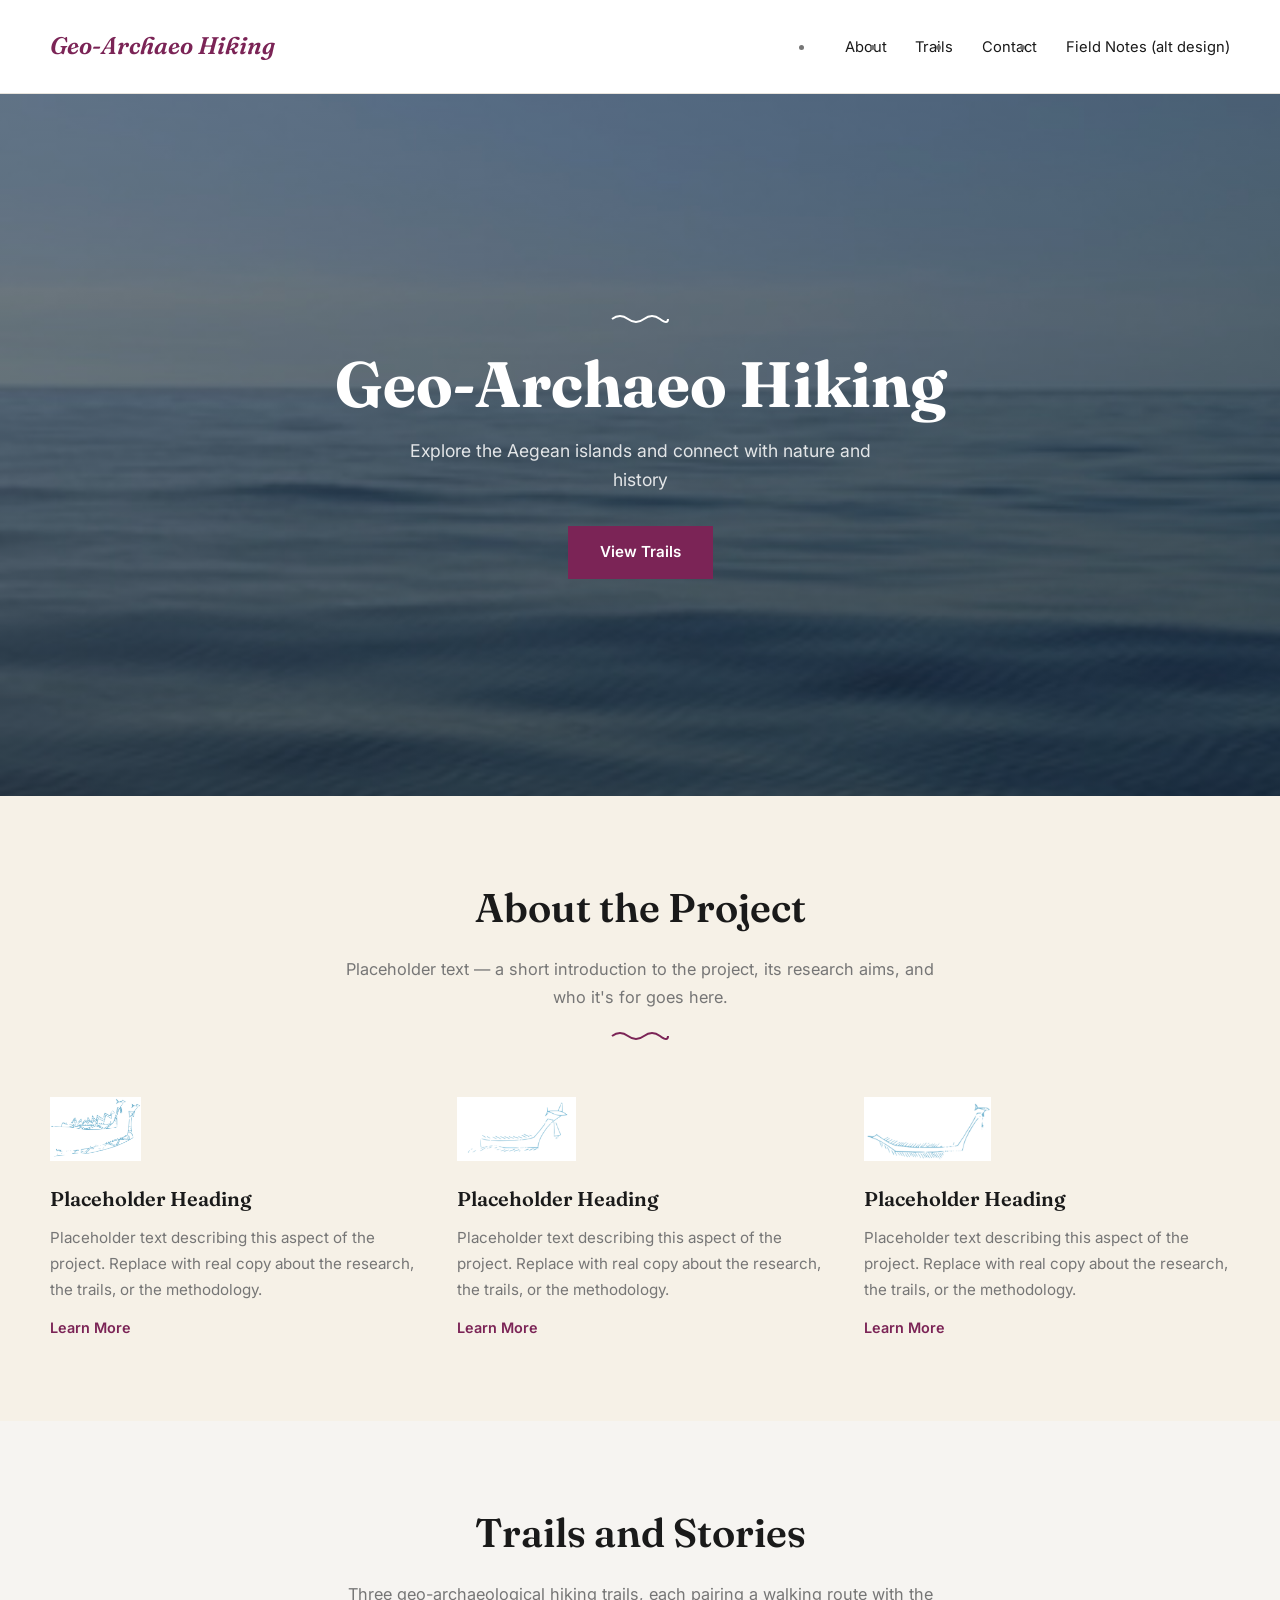
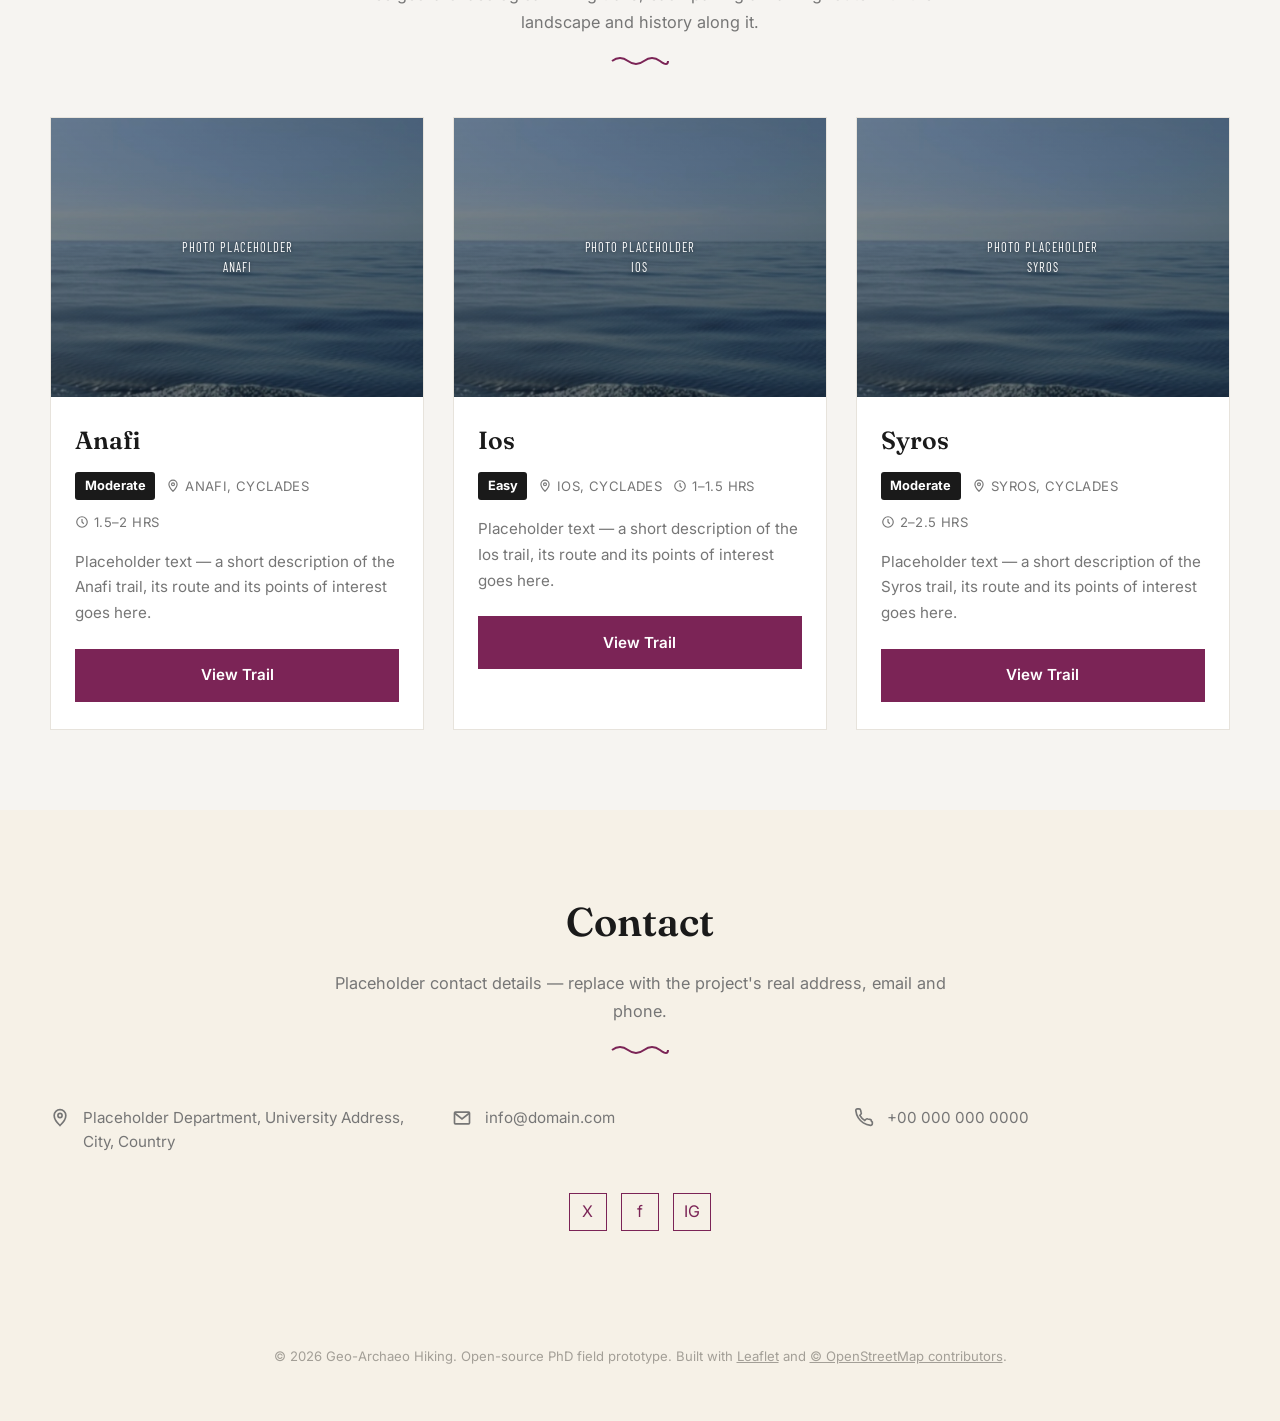
==== index.html @ e297e6f9 "Move files to main" ====
<!DOCTYPE html>
<html lang="en">
<head>
<meta charset="UTF-8" />
<meta name="viewport" content="width=device-width, initial-scale=1.0" />
<title>Geo-Archaeo Hiking &mdash; Aegean Trails</title>
<meta name="description" content="Curated geo-archaeological hiking trails across the Aegean islands: Anafi, Ios and Syros." />

<link rel="preconnect" href="https://fonts.googleapis.com">
<link href="https://fonts.googleapis.com/css2?family=Fraunces:ital,opsz,wght@0,9..144,600;0,9..144,700;1,9..144,600;1,9..144,700&family=Inter:wght@400;500;600;700&family=Barlow+Condensed:wght@500;600;700&display=swap" rel="stylesheet">
<link rel="stylesheet" href="css/style.css" />
</head>
<body class="site-v3">

<nav class="nav-v3">
  <div class="nav-v3__inner">
    <a href="index.html" class="nav-v3__logo">Geo-Archaeo Hiking</a>
    <button class="nav-v3__menu-btn" id="menuToggle" aria-expanded="false">
      MENU
      <svg viewBox="0 0 24 24" fill="none" stroke="currentColor" stroke-width="2"><path d="M3 6h18M3 12h18M3 18h18"/></svg>
    </button>
    <ul class="nav-v3__links" id="navLinks">
      <li><a href="#about">About</a></li>
      <li><a href="#trails">Trails</a></li>
      <li><a href="#contact">Contact</a></li>
      <li><a href="editorial.html">Field Notes (alt design)</a></li>
    </ul>
  </div>
</nav>

<header class="hero-v3">
  <div class="hero-v3__inner">
    <svg class="wave-divider on-dark" width="60" height="16" viewBox="0 0 60 16" fill="none" stroke="currentColor" stroke-width="2"><path d="M2 8 Q10 2 18 8 T34 8 T50 8 T58 8"/></svg>
    <h1>Geo-Archaeo Hiking</h1>
    <p>Explore the Aegean islands and connect with nature and history</p>
    <a href="#trails" class="btn-wine">View Trails</a>
  </div>
</header>

<section class="section-v3" id="about">
  <div class="section-v3__inner">
    <div class="section-v3__head">
      <h2>About the Project</h2>
      <p>Placeholder text &mdash; a short introduction to the project, its research aims, and who it's for goes here.</p>
      <svg class="wave-divider" width="60" height="16" viewBox="0 0 60 16" fill="none" stroke="currentColor" stroke-width="2"><path d="M2 8 Q10 2 18 8 T34 8 T50 8 T58 8"/></svg>
    </div>
    <div class="about-v3">
      <div class="about-v3__item">
        <div class="about-v3__icon"><img src="assets/boat-1.png" alt="Line sketch of a ship, motif one"></div>
        <h3>Placeholder Heading</h3>
        <p>Placeholder text describing this aspect of the project. Replace with real copy about the research, the trails, or the methodology.</p>
        <a href="#" class="link-wine">Learn More</a>
      </div>
      <div class="about-v3__item">
        <div class="about-v3__icon"><img src="assets/boat-2.png" alt="Line sketch of a ship, motif two"></div>
        <h3>Placeholder Heading</h3>
        <p>Placeholder text describing this aspect of the project. Replace with real copy about the research, the trails, or the methodology.</p>
        <a href="#" class="link-wine">Learn More</a>
      </div>
      <div class="about-v3__item">
        <div class="about-v3__icon"><img src="assets/boat-3.png" alt="Line sketch of a ship, motif three"></div>
        <h3>Placeholder Heading</h3>
        <p>Placeholder text describing this aspect of the project. Replace with real copy about the research, the trails, or the methodology.</p>
        <a href="#" class="link-wine">Learn More</a>
      </div>
    </div>
  </div>
</section>

<section class="section-v3 alt" id="trails">
  <div class="section-v3__inner">
    <div class="section-v3__head">
      <h2>Trails and Stories</h2>
      <p>Three geo-archaeological hiking trails, each pairing a walking route with the landscape and history along it.</p>
      <svg class="wave-divider" width="60" height="16" viewBox="0 0 60 16" fill="none" stroke="currentColor" stroke-width="2"><path d="M2 8 Q10 2 18 8 T34 8 T50 8 T58 8"/></svg>
    </div>
    <div class="trails-v3">

      <article class="trail-v3-card">
        <div class="trail-v3-card__img"><div class="placeholder-img">Photo placeholder<br>Anafi</div></div>
        <div class="trail-v3-card__body">
          <h3>Anafi</h3>
          <div class="trail-v3-card__meta">
            <span class="badge-dark">Moderate</span>
            <span class="meta-item"><svg viewBox="0 0 24 24" fill="none" stroke="currentColor" stroke-width="2"><path d="M12 21s7-6.5 7-12a7 7 0 1 0-14 0c0 5.5 7 12 7 12z"/><circle cx="12" cy="9" r="2.5"/></svg>Anafi, Cyclades</span>
            <span class="meta-item"><svg viewBox="0 0 24 24" fill="none" stroke="currentColor" stroke-width="2"><circle cx="12" cy="12" r="9"/><path d="M12 7v5l3 3"/></svg>1.5&ndash;2 hrs</span>
          </div>
          <p class="desc">Placeholder text &mdash; a short description of the Anafi trail, its route and its points of interest goes here.</p>
          <a href="trail-anafi.html" class="btn-wine">View Trail</a>
        </div>
      </article>

      <article class="trail-v3-card">
        <div class="trail-v3-card__img"><div class="placeholder-img">Photo placeholder<br>Ios</div></div>
        <div class="trail-v3-card__body">
          <h3>Ios</h3>
          <div class="trail-v3-card__meta">
            <span class="badge-dark">Easy</span>
            <span class="meta-item"><svg viewBox="0 0 24 24" fill="none" stroke="currentColor" stroke-width="2"><path d="M12 21s7-6.5 7-12a7 7 0 1 0-14 0c0 5.5 7 12 7 12z"/><circle cx="12" cy="9" r="2.5"/></svg>Ios, Cyclades</span>
            <span class="meta-item"><svg viewBox="0 0 24 24" fill="none" stroke="currentColor" stroke-width="2"><circle cx="12" cy="12" r="9"/><path d="M12 7v5l3 3"/></svg>1&ndash;1.5 hrs</span>
          </div>
          <p class="desc">Placeholder text &mdash; a short description of the Ios trail, its route and its points of interest goes here.</p>
          <a href="trail-ios.html" class="btn-wine">View Trail</a>
        </div>
      </article>

      <article class="trail-v3-card">
        <div class="trail-v3-card__img"><div class="placeholder-img">Photo placeholder<br>Syros</div></div>
        <div class="trail-v3-card__body">
          <h3>Syros</h3>
          <div class="trail-v3-card__meta">
            <span class="badge-dark">Moderate</span>
            <span class="meta-item"><svg viewBox="0 0 24 24" fill="none" stroke="currentColor" stroke-width="2"><path d="M12 21s7-6.5 7-12a7 7 0 1 0-14 0c0 5.5 7 12 7 12z"/><circle cx="12" cy="9" r="2.5"/></svg>Syros, Cyclades</span>
            <span class="meta-item"><svg viewBox="0 0 24 24" fill="none" stroke="currentColor" stroke-width="2"><circle cx="12" cy="12" r="9"/><path d="M12 7v5l3 3"/></svg>2&ndash;2.5 hrs</span>
          </div>
          <p class="desc">Placeholder text &mdash; a short description of the Syros trail, its route and its points of interest goes here.</p>
          <a href="trail-syros.html" class="btn-wine">View Trail</a>
        </div>
      </article>

    </div>
  </div>
</section>

<section class="section-v3" id="contact">
  <div class="section-v3__inner">
    <div class="section-v3__head">
      <h2>Contact</h2>
      <p>Placeholder contact details &mdash; replace with the project's real address, email and phone.</p>
      <svg class="wave-divider" width="60" height="16" viewBox="0 0 60 16" fill="none" stroke="currentColor" stroke-width="2"><path d="M2 8 Q10 2 18 8 T34 8 T50 8 T58 8"/></svg>
    </div>
    <div class="contact-v3">
      <div class="contact-v3__item">
        <svg viewBox="0 0 24 24" fill="none" stroke="currentColor" stroke-width="2"><path d="M12 21s7-6.5 7-12a7 7 0 1 0-14 0c0 5.5 7 12 7 12z"/><circle cx="12" cy="9" r="2.5"/></svg>
        <span>Placeholder Department, University Address, City, Country</span>
      </div>
      <div class="contact-v3__item">
        <svg viewBox="0 0 24 24" fill="none" stroke="currentColor" stroke-width="2"><rect x="3" y="5" width="18" height="14" rx="1"/><path d="M3 6l9 7 9-7"/></svg>
        <span>info@domain.com</span>
      </div>
      <div class="contact-v3__item">
        <svg viewBox="0 0 24 24" fill="none" stroke="currentColor" stroke-width="2"><path d="M22 16.9v2a2 2 0 0 1-2.2 2 19.8 19.8 0 0 1-8.6-3 19.5 19.5 0 0 1-6-6 19.8 19.8 0 0 1-3-8.7A2 2 0 0 1 4.1 1H6a2 2 0 0 1 2 1.7c.1.9.3 1.8.6 2.7a2 2 0 0 1-.4 2.1L7 8.9a16 16 0 0 0 6 6l1.4-1.4a2 2 0 0 1 2.1-.4c.9.3 1.8.5 2.7.6a2 2 0 0 1 1.7 2z"/></svg>
        <span>+00 000 000 0000</span>
      </div>
    </div>
    <div class="social-v3">
      <a href="#" aria-label="Twitter">X</a>
      <a href="#" aria-label="Facebook">f</a>
      <a href="#" aria-label="Instagram">IG</a>
    </div>
  </div>
</section>

<footer class="footer-v3">
  <p>&copy; 2026 Geo-Archaeo Hiking. Open-source PhD field prototype. Built with
    <a href="https://leafletjs.com" target="_blank" rel="noopener">Leaflet</a> and
    <a href="https://www.openstreetmap.org/copyright" target="_blank" rel="noopener">&copy; OpenStreetMap contributors</a>.
  </p>
</footer>

<script>
  const menuToggle = document.getElementById("menuToggle");
  const navLinks = document.getElementById("navLinks");
  menuToggle.addEventListener("click", () => {
    const isOpen = navLinks.classList.toggle("open");
    menuToggle.setAttribute("aria-expanded", isOpen);
  });
</script>

</body>
</html>
---- css/style.css ----
/* ============================================================
   Design tokens — "Field Notes from the Aegean"
   An editorial-magazine direction built around archaeological
   engraving/illustration plates instead of stock photography:
   ink on parchment, one burnt-ochre accent, deep sea-night blue.
   ============================================================ */
:root {
  --paper: #F6F1E7;
  --paper-dim: #EAE1D0;
  --ink: #1A1613;
  --ink-soft: #4A4238;
  --sea: #0F2A38;
  --sea-soft: #1C3E4E;
  --ochre: #C1873A;
  --ochre-deep: #8F5F1F;
  --rust: #A8502E;
  --moss: #6B7654;

  --font-display: 'Fraunces', 'Georgia', serif;
  --font-serif: 'Source Serif 4', Georgia, serif;
  --font-cond: 'Barlow Condensed', 'Arial Narrow', sans-serif;
  --font-mono: 'IBM Plex Mono', 'Courier New', monospace;

  --radius: 2px;
}

* { box-sizing: border-box; }
html { scroll-behavior: smooth; }

body {
  margin: 0;
  background: var(--paper);
  color: var(--ink);
  font-family: var(--font-serif);
  line-height: 1.6;
}

a { color: var(--rust); }

.kicker {
  font-family: var(--font-cond);
  font-size: 0.95rem;
  letter-spacing: 0.22em;
  text-transform: uppercase;
  font-weight: 600;
}

/* ============================================================
   Masthead
   ============================================================ */
.masthead {
  background: var(--sea);
  color: var(--paper);
  padding: 3.2rem 1.5rem 2.4rem;
  position: relative;
  overflow: hidden;
}

.masthead::before {
  /* faint engraved wave texture behind the title, drawn not photographed */
  content: "";
  position: absolute;
  inset: 0;
  background-image: repeating-linear-gradient(
    115deg,
    rgba(193,135,58,0.06) 0px,
    rgba(193,135,58,0.06) 1px,
    transparent 1px,
    transparent 14px
  );
  pointer-events: none;
}

.masthead__inner {
  max-width: 1180px;
  margin: 0 auto;
  position: relative;
}

.masthead .kicker {
  color: var(--ochre);
  margin: 0 0 0.9rem;
}

.masthead h1 {
  font-family: var(--font-display);
  font-weight: 900;
  font-size: clamp(2.6rem, 6.4vw, 5rem);
  line-height: 0.98;
  letter-spacing: -0.01em;
  margin: 0 0 1rem;
  max-width: 16ch;
}

.masthead p.lede {
  font-family: var(--font-serif);
  max-width: 58ch;
  color: #D9E1E4;
  font-size: 1.15rem;
  margin: 0 0 0;
}

.masthead .byline {
  margin-top: 1.6rem;
  font-family: var(--font-cond);
  font-size: 0.85rem;
  letter-spacing: 0.08em;
  text-transform: uppercase;
  color: #8FA4AD;
  display: flex;
  gap: 1.6rem;
  flex-wrap: wrap;
}

.masthead .byline b { color: var(--ochre); font-weight: 600; }

/* ============================================================
   Chronology strip
   ============================================================ */
.chronology {
  background: var(--sea);
  border-top: 1px solid rgba(193,135,58,0.25);
  padding: 2.6rem 1.5rem 3rem;
}

.chronology__inner { max-width: 1180px; margin: 0 auto; }

.chronology__track {
  position: relative;
  height: 1px;
  background: rgba(193,135,58,0.35);
  margin: 2.4rem 0 2rem;
}

.chronology__marker {
  position: absolute;
  top: 50%;
  transform: translate(-50%, -50%);
  width: 7px;
  height: 7px;
  background: var(--ochre);
  border-radius: 50%;
}

.chronology__label {
  position: absolute;
  top: -2.5rem;
  transform: translateX(-50%);
  font-family: var(--font-cond);
  font-size: 0.8rem;
  letter-spacing: 0.05em;
  text-transform: uppercase;
  white-space: nowrap;
  color: var(--paper);
}

.chronology__label span {
  display: block;
  font-family: var(--font-serif);
  font-style: italic;
  font-size: 0.72rem;
  text-transform: none;
  letter-spacing: 0;
  color: #93A7AF;
}

.chronology__date {
  position: absolute;
  bottom: -1.7rem;
  transform: translateX(-50%);
  font-family: var(--font-mono);
  font-size: 0.68rem;
  color: var(--ochre);
  white-space: nowrap;
}

/* ============================================================
   Story tiles (island selector) — engraved-plate illustrations
   standing in for photography. Swap the <svg> for a real <img>
   per tile whenever you have rights-cleared trip photography.
   ============================================================ */
.story-tiles {
  max-width: 1180px;
  margin: -2.6rem auto 0;
  padding: 0 1.5rem;
  position: relative;
  z-index: 2;
  display: grid;
  grid-template-columns: repeat(3, 1fr);
  gap: 1.3rem;
}

.story-tile {
  background: var(--ink);
  border: none;
  border-radius: var(--radius);
  padding: 0;
  cursor: pointer;
  text-align: left;
  color: var(--paper);
  overflow: hidden;
  box-shadow: 0 14px 30px -14px rgba(15,15,10,0.45);
  transition: transform 0.2s ease, box-shadow 0.2s ease;
  font-family: inherit;
}

.story-tile:hover { transform: translateY(-3px); }

.story-tile.active {
  box-shadow: 0 0 0 2px var(--ochre), 0 18px 34px -14px rgba(15,15,10,0.5);
}

.story-tile__art {
  aspect-ratio: 4 / 3;
  background: var(--ink);
  position: relative;
  overflow: hidden;
}

.story-tile__art svg {
  width: 100%;
  height: 100%;
}

.story-tile__chapter {
  position: absolute;
  top: 0.8rem;
  left: 0.9rem;
  font-family: var(--font-display);
  font-style: italic;
  font-size: 1.05rem;
  color: var(--ochre);
  z-index: 2;
}

.story-tile__meta {
  padding: 1.1rem 1.2rem 1.3rem;
}

.story-tile__region {
  font-family: var(--font-cond);
  font-size: 0.78rem;
  letter-spacing: 0.14em;
  text-transform: uppercase;
  color: var(--ochre);
  margin: 0 0 0.3rem;
}

.story-tile__title {
  font-family: var(--font-display);
  font-weight: 700;
  font-size: 1.4rem;
  margin: 0 0 0.4rem;
  line-height: 1.1;
}

.story-tile__teaser {
  font-family: var(--font-serif);
  font-size: 0.88rem;
  color: #C7BFAE;
  margin: 0;
  line-height: 1.45;
}

/* ============================================================
   Main article / trail panel
   ============================================================ */
main {
  max-width: 1180px;
  margin: 0 auto;
  padding: 3rem 1.5rem 4rem;
}

.trail-article__kicker {
  display: flex;
  align-items: center;
  gap: 0.8rem;
  color: var(--rust);
  margin-bottom: 0.6rem;
}

.trail-article__kicker::after {
  content: "";
  flex: 1;
  height: 1px;
  background: var(--paper-dim);
}

#trailIsland {
  font-family: var(--font-cond);
  font-size: 0.85rem;
  letter-spacing: 0.1em;
  text-transform: uppercase;
  color: var(--moss);
  margin: 0 0 0.9rem;
}

#trailTitle {
  font-family: var(--font-display);
  font-weight: 900;
  font-size: clamp(2rem, 4.4vw, 3.1rem);
  line-height: 1.02;
  margin: 0 0 1rem;
  max-width: 20ch;
}

#trailSummary {
  font-family: var(--font-serif);
  font-size: 1.18rem;
  line-height: 1.65;
  max-width: 68ch;
  color: var(--ink-soft);
}

#trailSummary::first-letter {
  font-family: var(--font-display);
  font-weight: 900;
  font-size: 3.6rem;
  float: left;
  line-height: 0.8;
  padding: 0.05em 0.08em 0 0;
  color: var(--rust);
}

.fact-strip {
  display: flex;
  gap: 0;
  flex-wrap: wrap;
  margin: 1.8rem 0 1.6rem;
  border-top: 1px solid var(--paper-dim);
  border-bottom: 1px solid var(--paper-dim);
}

.fact-strip div {
  padding: 0.7rem 1.6rem 0.7rem 0;
  margin-right: 1.6rem;
  border-right: 1px solid var(--paper-dim);
}

.fact-strip div:last-child { border-right: none; }

.fact-strip .fact-label {
  display: block;
  font-family: var(--font-cond);
  font-size: 0.72rem;
  letter-spacing: 0.1em;
  text-transform: uppercase;
  color: var(--moss);
}

.fact-strip .fact-value {
  font-family: var(--font-display);
  font-weight: 600;
  font-size: 1.2rem;
  color: var(--ink);
}

.trail-note {
  font-family: var(--font-cond);
  font-size: 0.95rem;
  letter-spacing: 0.01em;
  color: var(--ink-soft);
  background: var(--paper-dim);
  border-left: 3px solid var(--ochre);
  padding: 0.7rem 1rem;
  margin-bottom: 2.2rem;
}

.field-log {
  border: 1px solid var(--paper-dim);
  background: #fff;
  display: grid;
  grid-template-columns: 1.3fr 1fr;
}

#map {
  min-height: 480px;
  background: var(--paper-dim);
  filter: sepia(8%) saturate(85%);
}

.waypoint-list {
  border-left: 1px solid var(--paper-dim);
  max-height: 640px;
  overflow-y: auto;
}

.field-log__label {
  font-family: var(--font-cond);
  font-size: 0.72rem;
  letter-spacing: 0.14em;
  text-transform: uppercase;
  color: var(--moss);
  padding: 0.9rem 1.3rem 0.6rem;
  border-bottom: 1px solid var(--paper-dim);
}

.waypoint {
  padding: 1.1rem 1.3rem;
  border-bottom: 1px solid var(--paper-dim);
  cursor: pointer;
  transition: background 0.12s ease;
}

.waypoint:hover { background: var(--paper); }

.waypoint.active {
  background: var(--paper);
  box-shadow: inset 3px 0 0 var(--rust);
}

.waypoint__head {
  display: flex;
  align-items: baseline;
  gap: 0.7rem;
}

.waypoint__order {
  font-family: var(--font-display);
  font-style: italic;
  font-weight: 600;
  font-size: 1.3rem;
  color: var(--rust);
  min-width: 1.6ch;
}

.waypoint__name {
  font-family: var(--font-display);
  font-weight: 700;
  font-size: 1.1rem;
}

.waypoint__period {
  font-family: var(--font-cond);
  font-size: 0.78rem;
  letter-spacing: 0.05em;
  text-transform: uppercase;
  color: var(--moss);
  margin: 0.2rem 0 0.55rem;
}

.waypoint__desc {
  font-family: var(--font-serif);
  font-size: 0.92rem;
  color: var(--ink-soft);
  display: none;
}

.waypoint.active .waypoint__desc { display: block; }

.waypoint__photo {
  display: block;
  width: 100%;
  max-width: 260px;
  height: auto;
  border: 1px solid var(--paper-dim);
  margin: 0.5rem 0 0.7rem;
  filter: sepia(6%) saturate(90%);
}

.popup-photo {
  display: block;
  width: 100%;
  max-width: 220px;
  height: auto;
  margin: 0.4rem 0;
  border: 1px solid var(--paper-dim);
}

/* Leaflet popup theming */
.leaflet-popup-content-wrapper {
  border-radius: var(--radius);
  font-family: var(--font-serif);
  background: var(--paper);
}
.leaflet-popup-content h3 {
  font-family: var(--font-display);
  font-weight: 700;
  margin: 0 0 0.2rem;
  font-size: 1.1rem;
}
.leaflet-popup-content .period {
  font-family: var(--font-cond);
  font-size: 0.72rem;
  letter-spacing: 0.05em;
  text-transform: uppercase;
  color: var(--moss);
  margin-bottom: 0.4rem;
  display: block;
}

/* ============================================================
   Footer
   ============================================================ */
.site-footer {
  max-width: 1180px;
  margin: 0 auto;
  padding: 1.8rem 1.5rem;
  font-family: var(--font-cond);
  font-size: 0.85rem;
  color: var(--moss);
  border-top: 1px solid var(--paper-dim);
}

.site-footer a { color: var(--moss); }

/* ============================================================
   Responsive
   ============================================================ */
@media (max-width: 900px) {
  .story-tiles { grid-template-columns: 1fr; margin-top: 1.5rem; }
  .field-log { grid-template-columns: 1fr; }
  #map { min-height: 340px; }
  .waypoint-list { border-left: none; border-top: 1px solid var(--paper-dim); max-height: none; }
}

@media (prefers-reduced-motion: reduce) {
  html { scroll-behavior: auto; }
  * { transition: none !important; }
}

:focus-visible {
  outline: 2px solid var(--ochre);
  outline-offset: 2px;
}


/* ============================================================
   Homepage v3 — "Geo-Archaeo Hiking"
   Rebuilt to match the actual Atlantis template screenshots:
   white ground, deep wine/maroon accent, black serif headings,
   gray sans body copy, sharp-cornered buttons, dark rating-style
   badges, and a small wave-squiggle divider under section titles.
   ============================================================ */

:root {
  --wine: #7B2456;
  --wine-dark: #5C1A40;
  --offwhite: #F6F4F1;
  --text-gray: #767676;
  --line: #E7E3DC;
  --font-sans: 'Inter', -apple-system, sans-serif;
}

.site-v3 h1, .site-v3 h2, .site-v3 h3 {
  font-family: var(--font-display);
  color: #1A1A1A;
  font-weight: 600;
}

.site-v3 { font-family: var(--font-sans); color: var(--text-gray); }

/* Nav */
.nav-v3 {
  background: #fff;
  border-bottom: 1px solid var(--line);
  padding: 1.1rem 1.5rem;
  position: sticky;
  top: 0;
  z-index: 50;
}

.nav-v3__inner {
  max-width: 1180px;
  margin: 0 auto;
  display: flex;
  align-items: center;
  justify-content: space-between;
}

.nav-v3__logo {
  font-family: var(--font-display);
  font-style: italic;
  font-weight: 600;
  font-size: 1.5rem;
  color: var(--wine);
  text-decoration: none;
  line-height: 1;
}

.nav-v3__menu-btn {
  display: flex;
  align-items: center;
  gap: 0.6rem;
  background: none;
  border: none;
  cursor: pointer;
  font-family: var(--font-sans);
  font-weight: 700;
  font-size: 0.85rem;
  letter-spacing: 0.12em;
  color: #1A1A1A;
}

.nav-v3__menu-btn svg { width: 22px; height: 22px; }

.nav-v3__links {
  display: none;
  position: absolute;
  top: 100%;
  right: 1.5rem;
  background: #fff;
  border: 1px solid var(--line);
  box-shadow: 0 12px 24px -8px rgba(0,0,0,0.15);
  flex-direction: column;
  min-width: 200px;
  z-index: 60;
}

.nav-v3__links.open { display: flex; }

.nav-v3__links a {
  padding: 0.9rem 1.3rem;
  color: #1A1A1A;
  text-decoration: none;
  font-size: 0.92rem;
  border-bottom: 1px solid var(--line);
}

.nav-v3__links a:last-child { border-bottom: none; }
.nav-v3__links a:hover { color: var(--wine); background: var(--offwhite); }

/* Hero */
.hero-v3 {
  position: relative;
  min-height: 78vh;
  display: flex;
  align-items: center;
  justify-content: center;
  text-align: center;
  color: #fff;
  background: linear-gradient(180deg, rgba(10,20,26,0.45), rgba(10,20,26,0.62)), url('../assets/sea-placeholder.jpg');
  background-size: cover;
  background-position: center;
  overflow: hidden;
}

/* Decorative sea texture stand-in for a hero photograph — swap this
   whole rule's background for background-image: url('assets/your-hero.jpg')
   once you have a rights-cleared photo. */
.hero-v3__inner { position: relative; max-width: 720px; padding: 2rem 1.5rem; }

.wave-divider { color: var(--wine); margin: 0 auto 1.4rem; display: block; }
.wave-divider.on-dark { color: #fff; }

.hero-v3 h1 {
  font-family: var(--font-display);
  font-weight: 700;
  color: #fff;
  font-size: clamp(2.4rem, 6vw, 4rem);
  line-height: 1.08;
  margin: 0 0 1.2rem;
}

.hero-v3 p {
  font-family: var(--font-sans);
  font-size: 1.1rem;
  color: rgba(255,255,255,0.85);
  max-width: 46ch;
  margin: 0 auto 2rem;
}

.btn-wine {
  display: inline-block;
  background: var(--wine);
  color: #fff;
  font-family: var(--font-sans);
  font-weight: 600;
  font-size: 0.95rem;
  text-decoration: none;
  padding: 0.9rem 2rem;
  border-radius: 0;
  transition: background 0.15s ease;
}

.btn-wine:hover { background: var(--wine-dark); }

/* Section shell */
.section-v3 { padding: 5rem 1.5rem; }
.section-v3.alt { background: var(--offwhite); }

.section-v3__inner { max-width: 1180px; margin: 0 auto; }

.section-v3__head { text-align: center; max-width: 620px; margin: 0 auto 3rem; }

.section-v3__head h2 {
  font-size: clamp(1.9rem, 3.4vw, 2.5rem);
  margin: 0 0 0.9rem;
}

.section-v3__head p {
  font-family: var(--font-sans);
  color: var(--text-gray);
  font-size: 1.02rem;
  line-height: 1.7;
}

/* About the Project — icon list (boat sketches stand in for the
   template's line icons) */
.about-v3 {
  display: grid;
  grid-template-columns: repeat(3, 1fr);
  gap: 2.6rem;
  margin-top: 2.6rem;
}

.about-v3__item { text-align: left; }

.about-v3__icon {
  height: 74px;
  display: flex;
  align-items: center;
  margin-bottom: 1.1rem;
}

.about-v3__icon img { max-height: 64px; max-width: 130px; object-fit: contain; }

.about-v3__item h3 { font-size: 1.25rem; margin: 0 0 0.6rem; }

.about-v3__item p {
  font-family: var(--font-sans);
  font-size: 0.95rem;
  line-height: 1.7;
  color: var(--text-gray);
  margin: 0 0 0.8rem;
}

.link-wine {
  color: var(--wine);
  font-family: var(--font-sans);
  font-weight: 600;
  font-size: 0.9rem;
  text-decoration: none;
}

.link-wine:hover { text-decoration: underline; }

/* Trails and Stories — card grid ("Best Rooms" equivalent) */
.trails-v3 {
  display: grid;
  grid-template-columns: repeat(3, 1fr);
  gap: 1.8rem;
  margin-top: 2.6rem;
}

.trail-v3-card {
  background: #fff;
  border: 1px solid var(--line);
  display: flex;
  flex-direction: column;
}

.trail-v3-card__img { aspect-ratio: 4/3; overflow: hidden; }
.trail-v3-card__img img { width: 100%; height: 100%; object-fit: cover; display: block; }

.trail-v3-card__body { padding: 1.5rem 1.5rem 1.7rem; }

.trail-v3-card h3 { font-size: 1.55rem; margin: 0 0 0.7rem; }

.trail-v3-card__meta {
  display: flex;
  align-items: center;
  gap: 0.7rem;
  flex-wrap: wrap;
  margin-bottom: 1rem;
}

.badge-dark {
  background: #1A1A1A;
  color: #fff;
  font-family: var(--font-sans);
  font-weight: 700;
  font-size: 0.8rem;
  padding: 0.25rem 0.6rem;
  border-radius: 3px;
}

.meta-item {
  font-family: var(--font-sans);
  font-size: 0.82rem;
  letter-spacing: 0.03em;
  text-transform: uppercase;
  color: var(--text-gray);
  display: inline-flex;
  align-items: center;
  gap: 0.3rem;
}

.meta-item svg { width: 14px; height: 14px; }

.trail-v3-card p.desc {
  font-family: var(--font-sans);
  font-size: 0.95rem;
  line-height: 1.7;
  color: var(--text-gray);
  margin: 0 0 1.4rem;
}

.trail-v3-card .btn-wine { width: 100%; text-align: center; }

/* Contact strip */
.contact-v3 {
  display: grid;
  grid-template-columns: repeat(auto-fit, minmax(220px, 1fr));
  gap: 1.6rem;
  margin-top: 2.4rem;
}

.contact-v3__item {
  display: flex;
  gap: 0.8rem;
  align-items: flex-start;
  font-family: var(--font-sans);
  color: var(--text-gray);
  font-size: 0.95rem;
}

.contact-v3__item svg { flex-shrink: 0; width: 20px; height: 20px; color: var(--text-gray); margin-top: 0.15rem; }

.social-v3 { display: flex; gap: 0.9rem; justify-content: center; margin: 2.4rem 0 1.4rem; }

.social-v3 a {
  width: 38px; height: 38px;
  border: 1.5px solid var(--wine);
  color: var(--wine);
  display: flex; align-items: center; justify-content: center;
  text-decoration: none;
}

.social-v3 svg { width: 18px; height: 18px; }

.footer-v3 {
  text-align: center;
  font-family: var(--font-sans);
  font-size: 0.82rem;
  color: #A39F97;
  padding: 0 1.5rem 2.5rem;
}

.footer-v3 a { color: #A39F97; }

@media (min-width: 640px) {
  .nav-v3__links { position: static; display: flex !important; flex-direction: row; box-shadow: none; border: none; }
  .nav-v3__links a { border-bottom: none; padding: 0 0 0 1.8rem; }
  .nav-v3__menu-btn { display: none; }
}

@media (max-width: 900px) {
  .about-v3, .trails-v3 { grid-template-columns: 1fr; }
}

/* ============================================================
   Trail detail pages (v3) — map + progressive waypoint stepper
   ============================================================ */

.trail-hero-v3 {
  max-width: 1180px;
  margin: 0 auto;
  padding: 3rem 1.5rem 0;
}

.trail-hero-v3__kicker {
  font-family: var(--font-cond);
  font-size: 0.85rem;
  letter-spacing: 0.12em;
  text-transform: uppercase;
  color: var(--wine);
  margin: 0 0 0.6rem;
}

#trailIsland {
  font-family: var(--font-sans);
  font-size: 0.85rem;
  letter-spacing: 0.05em;
  text-transform: uppercase;
  color: var(--text-gray);
  margin: 0 0 0.8rem;
}

#trailTitle {
  font-family: var(--font-display);
  font-weight: 700;
  font-size: clamp(2rem, 4.4vw, 3rem);
  line-height: 1.05;
  margin: 0 0 1rem;
  max-width: 22ch;
  color: #1A1A1A;
}

#trailSummary {
  font-family: var(--font-sans);
  font-size: 1.05rem;
  line-height: 1.7;
  max-width: 68ch;
  color: var(--text-gray);
}

.fact-strip-v3 {
  display: flex;
  gap: 0;
  flex-wrap: wrap;
  margin: 1.8rem 0 1.6rem;
  border-top: 1px solid var(--line);
  border-bottom: 1px solid var(--line);
}

.fact-strip-v3 div {
  padding: 0.8rem 1.8rem 0.8rem 0;
  margin-right: 1.8rem;
  border-right: 1px solid var(--line);
}

.fact-strip-v3 div:last-child { border-right: none; }

.fact-strip-v3 .fact-label {
  display: block;
  font-family: var(--font-sans);
  font-size: 0.72rem;
  letter-spacing: 0.1em;
  text-transform: uppercase;
  color: var(--text-gray);
}

.fact-strip-v3 .fact-value {
  font-family: var(--font-display);
  font-weight: 700;
  font-size: 1.2rem;
  color: #1A1A1A;
}

.trail-note-v3 {
  font-family: var(--font-sans);
  font-size: 0.9rem;
  color: var(--text-gray);
  background: var(--offwhite);
  border-left: 3px solid var(--wine);
  padding: 0.8rem 1rem;
  margin-bottom: 2.4rem;
}

.map-shell {
  max-width: 1180px;
  margin: 0 auto;
  padding: 0 1.5rem;
}

.map-shell #map {
  height: 440px;
  border: 1px solid var(--line);
}

.stepper-wrap {
  max-width: 800px;
  margin: 0 auto;
  padding: 3.5rem 1.5rem 5rem;
}

.stepper-wrap__head {
  text-align: center;
  margin-bottom: 2.2rem;
}

.stepper-wrap__head h2 {
  font-family: var(--font-display);
  font-weight: 700;
  font-size: 1.7rem;
  color: #1A1A1A;
  margin: 0 0 0.8rem;
}

.stepper-wrap__head p {
  font-family: var(--font-sans);
  color: var(--text-gray);
  font-size: 0.95rem;
}

.step {
  border: 1px solid var(--line);
  margin-bottom: -1px;
  background: #fff;
  transition: opacity 0.35s ease, transform 0.35s ease;
}

.step--locked { display: none; }

.step--revealed {
  animation: stepIn 0.4s ease both;
}

@keyframes stepIn {
  from { opacity: 0; transform: translateY(-8px); }
  to { opacity: 1; transform: translateY(0); }
}

.step__header {
  width: 100%;
  display: flex;
  align-items: center;
  gap: 1rem;
  padding: 1.1rem 1.3rem;
  background: none;
  border: none;
  cursor: pointer;
  text-align: left;
  font-family: inherit;
}

.step__header:hover { background: var(--offwhite); }

.step__num {
  font-family: var(--font-display);
  font-style: italic;
  font-weight: 600;
  color: var(--wine);
  font-size: 1.2rem;
  min-width: 2ch;
}

.step__name {
  font-family: var(--font-display);
  font-weight: 700;
  font-size: 1.15rem;
  color: #1A1A1A;
  flex: 1;
}

.step__toggle {
  font-family: var(--font-sans);
  font-size: 1.3rem;
  color: var(--wine);
  width: 1.4rem;
  text-align: center;
}

.step__body {
  max-height: 0;
  overflow: hidden;
  padding: 0 1.3rem;
  transition: max-height 0.35s ease, padding 0.35s ease;
}

.step--open .step__body {
  max-height: 900px;
  padding: 0 1.3rem 1.6rem;
}

.step__period {
  font-family: var(--font-cond);
  font-size: 0.78rem;
  letter-spacing: 0.05em;
  text-transform: uppercase;
  color: var(--text-gray);
  margin: 0.2rem 0 1rem;
}

.step__desc {
  font-family: var(--font-sans);
  font-size: 0.96rem;
  line-height: 1.7;
  color: #3A3A3A;
  margin: 1.1rem 0 0;
}

/* Swipeable photo gallery */
.gallery {
  position: relative;
}

.gallery__track {
  display: flex;
  overflow-x: auto;
  scroll-snap-type: x mandatory;
  gap: 0.6rem;
  border-radius: 2px;
  -webkit-overflow-scrolling: touch;
  scrollbar-width: none;
}

.gallery__track::-webkit-scrollbar { display: none; }

.gallery__slide {
  flex: 0 0 100%;
  scroll-snap-align: center;
  aspect-ratio: 4 / 3;
  overflow: hidden;
  border: 1px solid var(--line);
}

.gallery__slide img,
.placeholder-img {
  width: 100%;
  height: 100%;
  display: flex;
  align-items: center;
  justify-content: center;
  background:
    linear-gradient(rgba(10,20,26,0.4), rgba(10,20,26,0.55)),
    url('../assets/sea-placeholder.jpg');
  background-size: cover;
  background-position: center;
  color: #fff;
  font-family: var(--font-cond, var(--font-sans));
  font-size: 0.78rem;
  letter-spacing: 0.08em;
  text-transform: uppercase;
  text-align: center;
  text-shadow: 0 1px 4px rgba(0,0,0,0.45);
  padding: 1rem;
}

.gallery__slide .placeholder-img {
  width: 100%;
  height: 100%;
  object-fit: cover;
}

.gallery__nav {
  position: absolute;
  top: 50%;
  transform: translateY(-50%);
  background: rgba(255,255,255,0.85);
  border: 1px solid var(--line);
  width: 32px;
  height: 32px;
  border-radius: 50%;
  cursor: pointer;
  font-size: 1rem;
  color: #1A1A1A;
  display: flex;
  align-items: center;
  justify-content: center;
}

.gallery__nav--prev { left: 0.5rem; }
.gallery__nav--next { right: 0.5rem; }
.gallery__nav:hover { background: #fff; }

.back-link-v3 {
  max-width: 800px;
  margin: 0 auto;
  padding: 0 1.5rem 3rem;
}
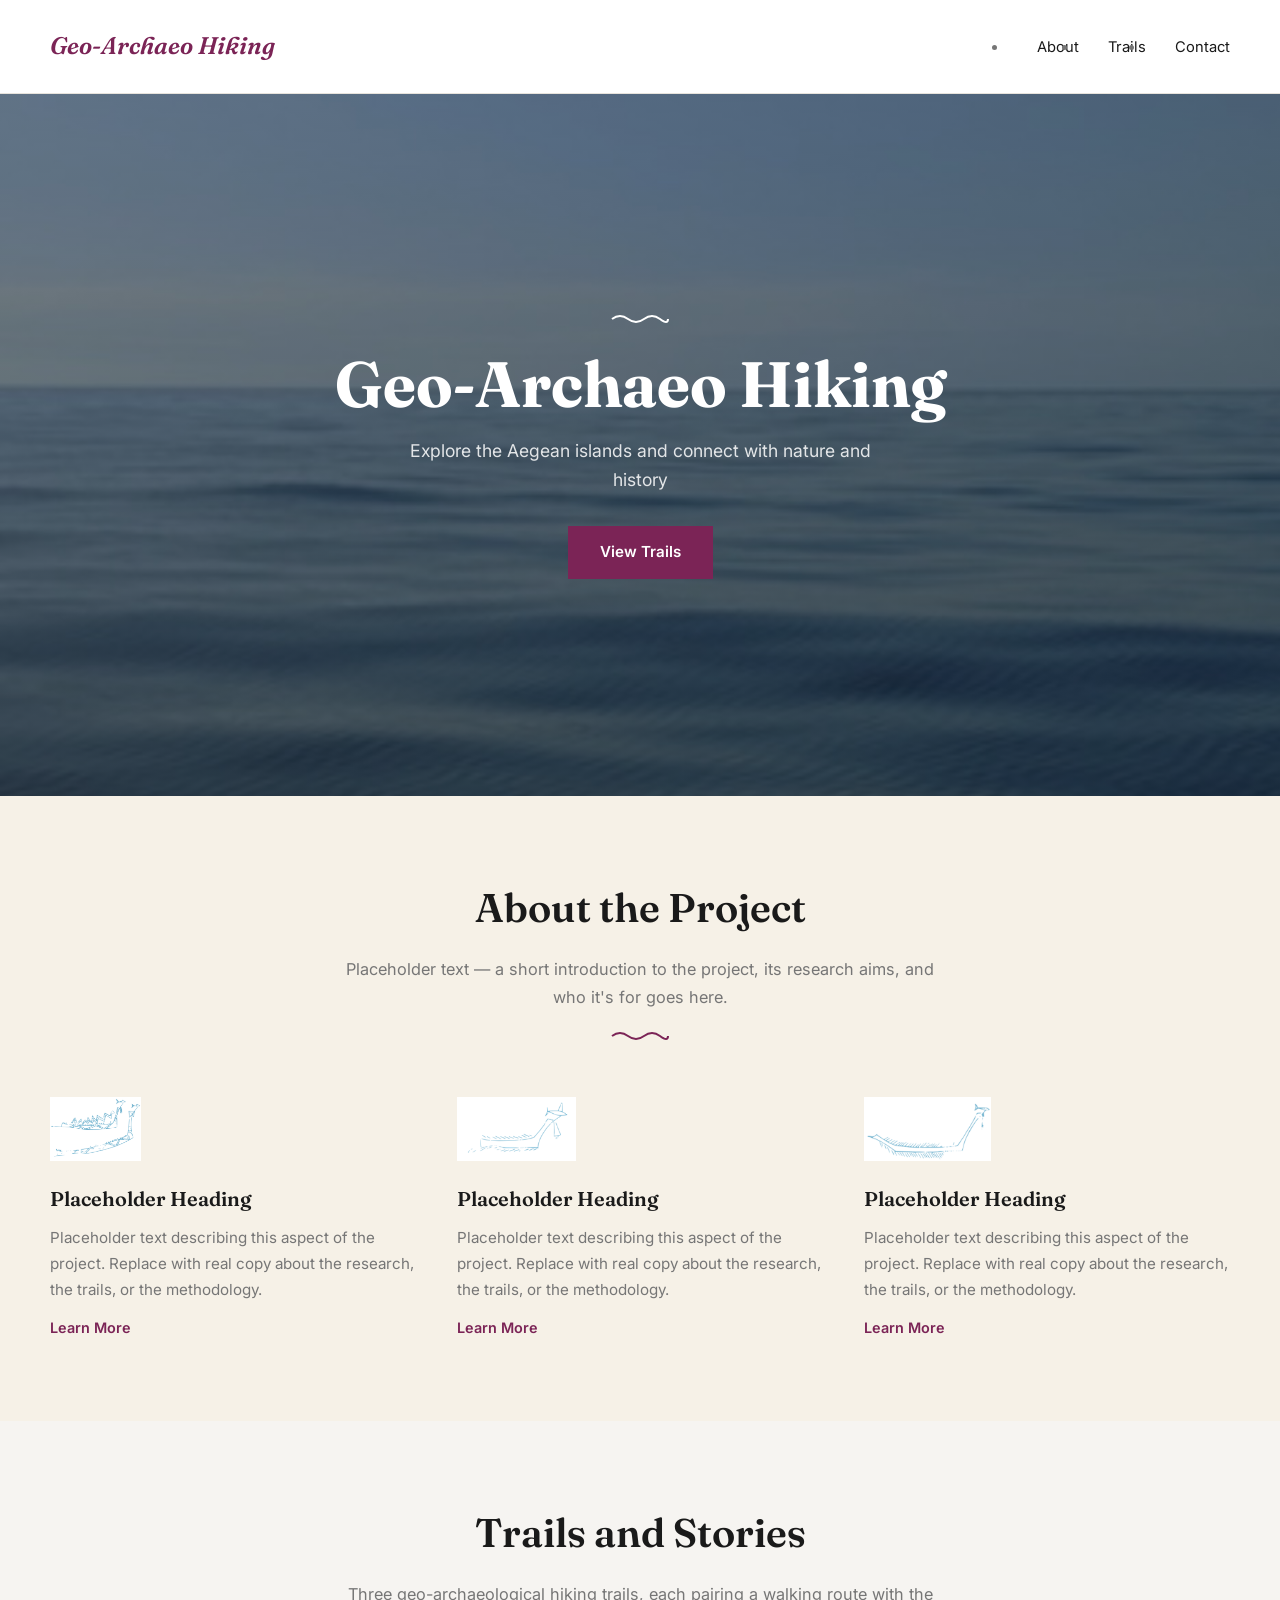
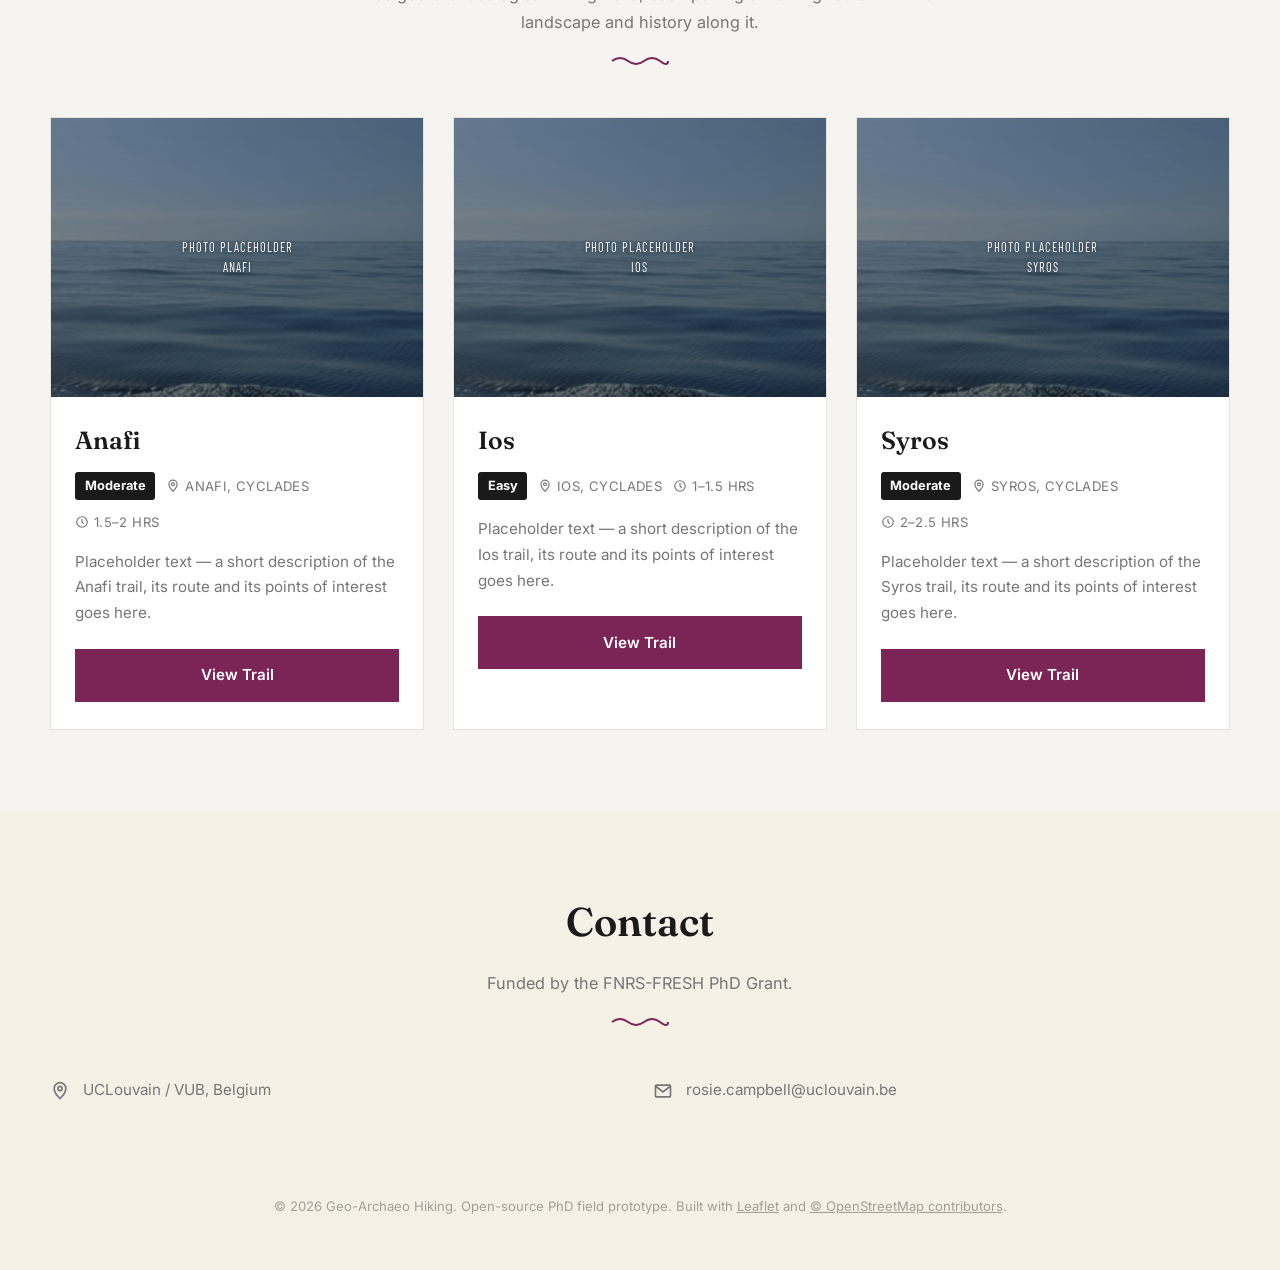
==== commit d5c9468e: "Development of the style and embedding of the route map." ====
--- a/index.html
+++ b/index.html
@@ -23,7 +23,6 @@
       <li><a href="#about">About</a></li>
       <li><a href="#trails">Trails</a></li>
       <li><a href="#contact">Contact</a></li>
-      <li><a href="editorial.html">Field Notes (alt design)</a></li>
     </ul>
   </div>
 </nav>
@@ -126,29 +125,21 @@
   <div class="section-v3__inner">
     <div class="section-v3__head">
       <h2>Contact</h2>
-      <p>Placeholder contact details &mdash; replace with the project's real address, email and phone.</p>
+      <p>Funded by the FNRS-FRESH PhD Grant.</p>
       <svg class="wave-divider" width="60" height="16" viewBox="0 0 60 16" fill="none" stroke="currentColor" stroke-width="2"><path d="M2 8 Q10 2 18 8 T34 8 T50 8 T58 8"/></svg>
     </div>
     <div class="contact-v3">
       <div class="contact-v3__item">
         <svg viewBox="0 0 24 24" fill="none" stroke="currentColor" stroke-width="2"><path d="M12 21s7-6.5 7-12a7 7 0 1 0-14 0c0 5.5 7 12 7 12z"/><circle cx="12" cy="9" r="2.5"/></svg>
-        <span>Placeholder Department, University Address, City, Country</span>
+        <span>UCLouvain / VUB, Belgium</span>
       </div>
       <div class="contact-v3__item">
         <svg viewBox="0 0 24 24" fill="none" stroke="currentColor" stroke-width="2"><rect x="3" y="5" width="18" height="14" rx="1"/><path d="M3 6l9 7 9-7"/></svg>
-        <span>info@domain.com</span>
+        <span>rosie.campbell@uclouvain.be</span>
       </div>
-      <div class="contact-v3__item">
-        <svg viewBox="0 0 24 24" fill="none" stroke="currentColor" stroke-width="2"><path d="M22 16.9v2a2 2 0 0 1-2.2 2 19.8 19.8 0 0 1-8.6-3 19.5 19.5 0 0 1-6-6 19.8 19.8 0 0 1-3-8.7A2 2 0 0 1 4.1 1H6a2 2 0 0 1 2 1.7c.1.9.3 1.8.6 2.7a2 2 0 0 1-.4 2.1L7 8.9a16 16 0 0 0 6 6l1.4-1.4a2 2 0 0 1 2.1-.4c.9.3 1.8.5 2.7.6a2 2 0 0 1 1.7 2z"/></svg>
-        <span>+00 000 000 0000</span>
-      </div>
+
     </div>
-    <div class="social-v3">
-      <a href="#" aria-label="Twitter">X</a>
-      <a href="#" aria-label="Facebook">f</a>
-      <a href="#" aria-label="Instagram">IG</a>
-    </div>
-  </div>
+
 </section>
 
 <footer class="footer-v3">
--- a/css/style.css
+++ b/css/style.css
@@ -411,8 +411,9 @@
 
 .waypoint__head {
   display: flex;
-  align-items: baseline;
-  gap: 0.7rem;
+  flex-direction: column;
+  align-items: flex-start;
+  gap: 0.15rem;
 }
 
 .waypoint__order {
@@ -939,14 +940,294 @@
 }
 
 .map-shell {
+  width: 100%;
+  min-width: 0;
   max-width: 1180px;
   margin: 0 auto;
   padding: 0 1.5rem;
 }
 
-.map-shell #map {
+.map-shell #map,
+.map-shell .alltrails {
+  width: 100%;
+  min-width: 0;
   height: 440px;
   border: 1px solid var(--line);
+}
+
+.map-shell .alltrails {
+  border: 0;
+}
+
+.trail-grid {
+  display: grid;
+  grid-template-columns: minmax(240px, 280px) minmax(0, 1fr);
+  gap: 2rem;
+  max-width: 1180px;
+  margin: 0 auto;
+  padding: 3rem 1.5rem 5rem;
+  min-width: 0;
+}
+
+.trail-sidebar {
+  background: #fff;
+  border: 1px solid var(--line);
+  border-radius: var(--radius);
+  padding: 1.5rem;
+  position: sticky;
+  top: 1.5rem;
+  align-self: start;
+  max-height: calc(100vh - 3rem);
+  overflow: auto;
+}
+
+.trail-sidebar__intro h2 {
+  font-family: var(--font-display);
+  font-size: 1.2rem;
+  margin: 0.6rem 0 1rem;
+  color: #1A1A1A;
+}
+
+.trail-sidebar__copy {
+  font-family: var(--font-sans);
+  font-size: 0.95rem;
+  line-height: 1.75;
+  color: var(--text-gray);
+}
+
+.waypoint-nav {
+  margin-top: 2rem;
+}
+
+.waypoint-nav__title {
+  display: block;
+  font-family: var(--font-cond);
+  font-size: 0.78rem;
+  letter-spacing: 0.14em;
+  text-transform: uppercase;
+  color: var(--wine);
+  margin-bottom: 1rem;
+}
+
+.waypoint-nav__list {
+  display: grid;
+  gap: 0.65rem;
+}
+
+.waypoint-nav__item {
+  display: grid;
+  grid-template-columns: 1fr;
+  gap: 0.2rem;
+  width: 100%;
+  padding: 0.95rem 1rem;
+  border: 1px solid var(--line);
+  background: #fff;
+  color: #1A1A1A;
+  font-family: var(--font-display);
+  font-size: 0.95rem;
+  cursor: pointer;
+  transition: background 0.18s ease, border-color 0.18s ease;
+  text-align: left;
+}
+
+.waypoint-nav__item:hover,
+.waypoint-nav__item.active {
+  background: var(--offwhite);
+  border-color: var(--wine);
+}
+
+.waypoint-nav__item span {
+  display: block;
+}
+
+.waypoint-nav__order {
+  font-family: var(--font-cond);
+  font-size: 0.75rem;
+  letter-spacing: 0.05em;
+  text-transform: uppercase;
+  color: var(--wine);
+  margin: 0;
+}
+
+/* Keep the waypoint list contained inside the sidebar */
+.waypoint-nav__list {
+  /* allow the waypoint list to grow naturally; items wrap to new lines */
+  display: grid;
+  gap: 0.5rem;
+}
+
+.waypoint-nav__item {
+  box-sizing: border-box;
+  font-size: 0.88rem; /* slightly smaller for tighter fit */
+}
+
+/* Allow waypoint names to wrap to a new line instead of truncating */
+.waypoint-nav__item > span:first-child {
+  display: block;
+  overflow: visible;
+  white-space: normal;
+  word-break: break-word;
+  flex: 1 1 auto;
+}
+
+.waypoint-nav__order {
+  margin-left: 0.6rem;
+  flex: 0 0 auto;
+}
+
+.trail-main {
+  display: flex;
+  flex-direction: column;
+  gap: 1.5rem;
+  min-width: 0;
+}
+
+.waypoint-detail {
+  background: #fff;
+  border: 1px solid var(--line);
+  border-radius: var(--radius);
+  padding: 1.5rem;
+}
+
+.waypoint-detail__label {
+  display: block;
+  font-family: var(--font-cond);
+  font-size: 0.75rem;
+  letter-spacing: 0.12em;
+  text-transform: uppercase;
+  color: var(--wine);
+  margin-bottom: 0.75rem;
+}
+
+.waypoint-detail__title {
+  font-family: var(--font-display);
+  font-size: 1.85rem;
+  margin: 0 0 1rem;
+  color: #1A1A1A;
+}
+
+.waypoint-detail__text {
+  font-family: var(--font-sans);
+  font-size: 0.98rem;
+  line-height: 1.75;
+  color: var(--text-gray);
+  margin: 0 0 1.4rem;
+}
+
+.gallery-wrap {
+  position: relative;
+  overflow: hidden;
+  border-radius: var(--radius);
+  border: 1px solid var(--line);
+  background: #fff;
+  padding: 1rem 0;
+}
+
+.gallery__track {
+  display: flex;
+  overflow-x: auto;
+  scroll-snap-type: x mandatory;
+  gap: 1rem;
+  padding: 0 16%;
+  scroll-padding-inline: 16%;
+  -webkit-overflow-scrolling: touch;
+}
+
+.gallery__track::-webkit-scrollbar {
+  display: none;
+}
+
+.gallery__slide {
+  flex: 0 0 60%;
+  min-width: 60%;
+  scroll-snap-align: center;
+  position: relative;
+  opacity: 0.45;
+  transform: scale(0.96);
+  transition: opacity 0.25s ease, transform 0.25s ease;
+}
+
+.gallery__slide.active {
+  opacity: 1;
+  transform: scale(1);
+}
+
+.gallery__slide img {
+  width: 100%;
+  height: 100%;
+  display: block;
+  object-fit: cover;
+}
+
+.gallery__caption {
+  position: absolute;
+  left: 0;
+  right: 0;
+  bottom: 0;
+  padding: 0.9rem 1rem;
+  background: rgba(255,255,255,0.9);
+  color: #1A1613;
+  font-family: var(--font-sans);
+  font-size: 0.9rem;
+  line-height: 1.4;
+}
+
+.gallery__nav {
+  position: absolute;
+  top: 50%;
+  transform: translateY(-50%);
+  background: rgba(255,255,255,0.88);
+  border: 1px solid var(--line);
+  width: 34px;
+  height: 34px;
+  border-radius: 50%;
+  display: flex;
+  align-items: center;
+  justify-content: center;
+  cursor: pointer;
+  font-size: 1rem;
+  color: #1A1613;
+  z-index: 1;
+}
+
+.gallery__nav--prev { left: 0.85rem; }
+.gallery__nav--next { right: 0.85rem; }
+
+.gallery__nav:hover { background: #fff; }
+
+@media (max-width: 900px) {
+  .trail-grid {
+    grid-template-columns: 1fr;
+    padding: 2.2rem 1rem 4rem;
+  }
+
+  .trail-sidebar {
+    order: 2;
+  }
+
+  .trail-main {
+    order: 1;
+  }
+
+  .gallery__track {
+    padding: 0 10%;
+    scroll-padding-inline: 10%;
+  }
+
+  .gallery__slide {
+    min-width: 80%;
+  }
+}
+
+@media (max-width: 680px) {
+  .gallery__track {
+    padding: 0 6%;
+    scroll-padding-inline: 6%;
+  }
+
+  .waypoint-nav__item {
+    font-size: 0.9rem;
+  }
 }
 
 .stepper-wrap {
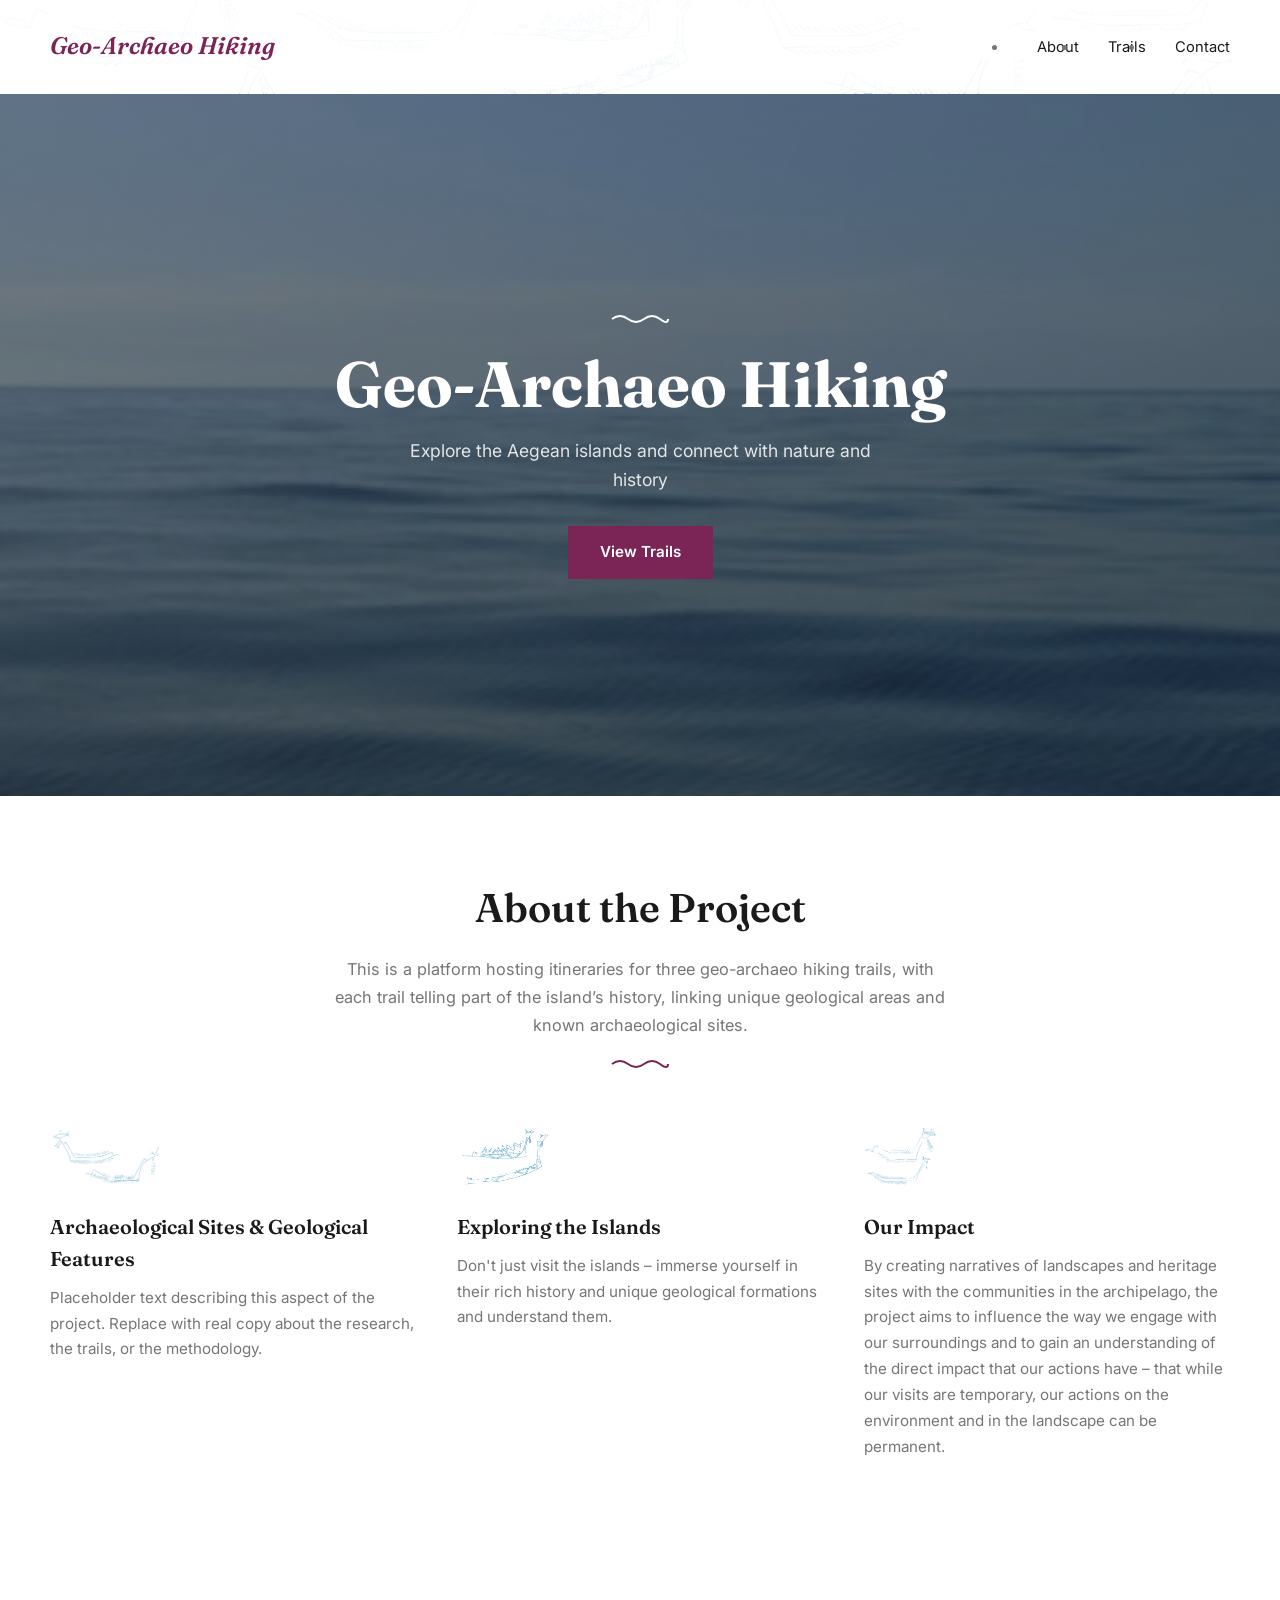
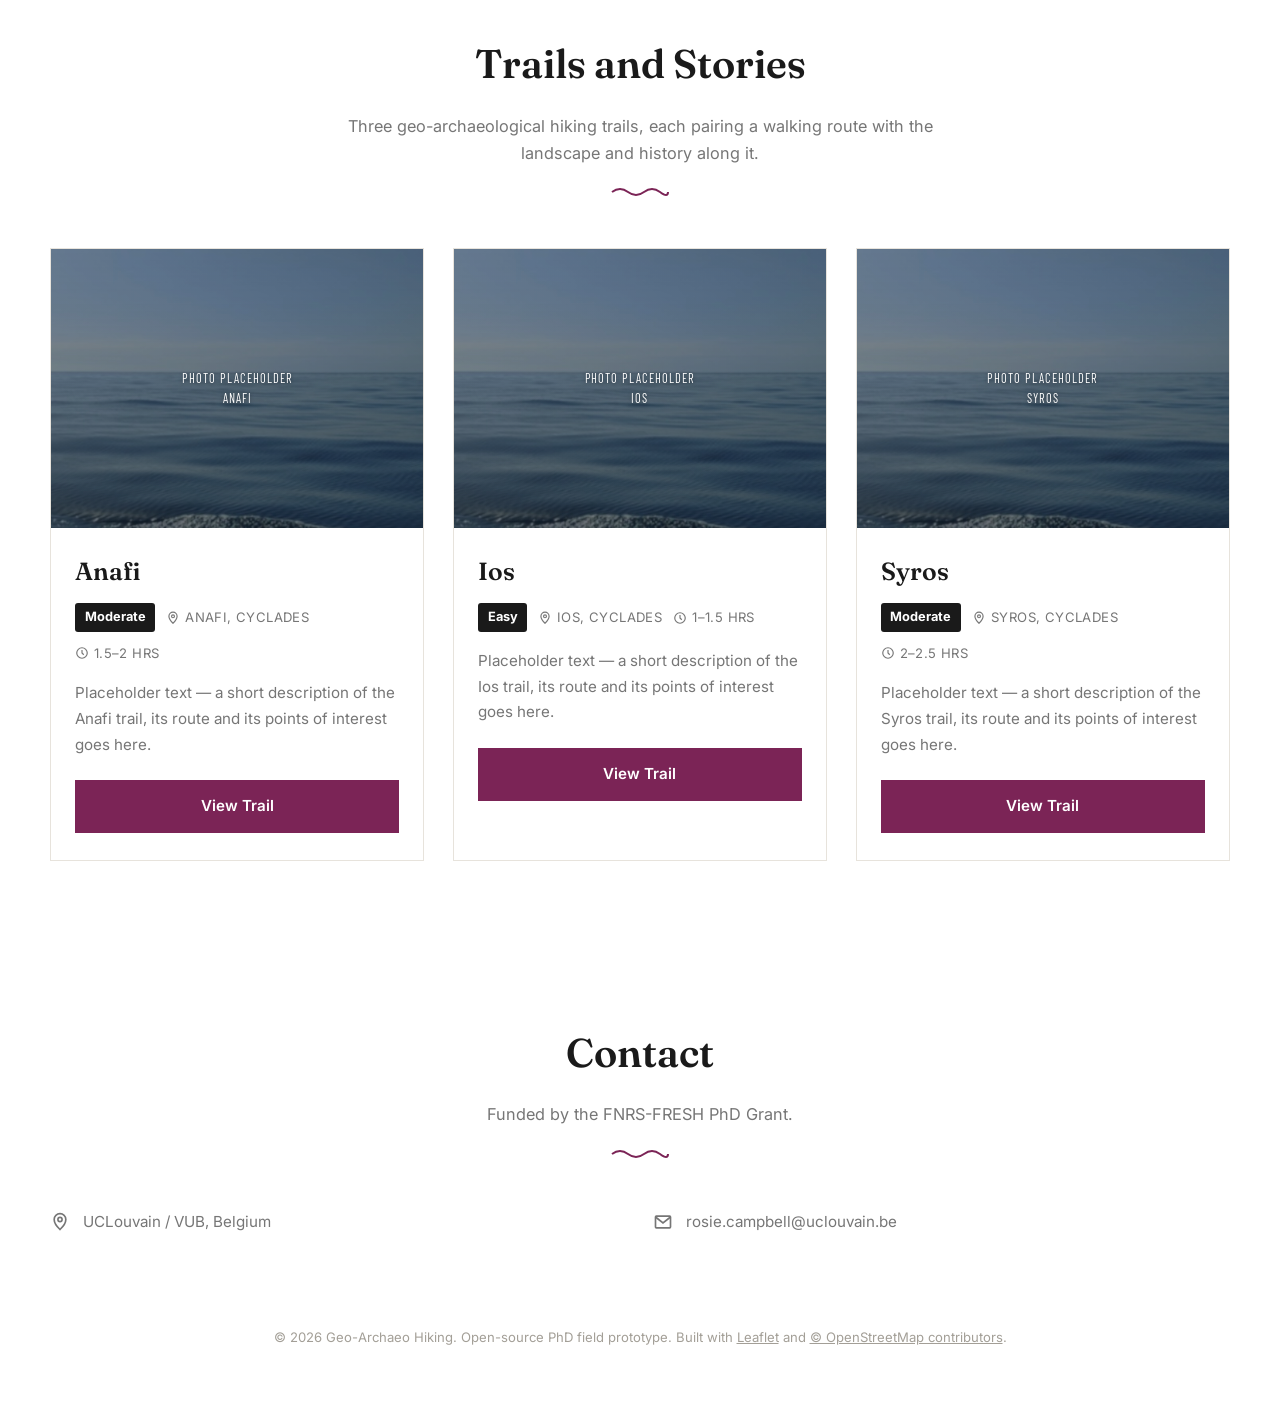
==== commit b6c7b48c: "Edits  to style.css and index.html to update the background image and text content. Edits to trail-a" ====
--- a/index.html
+++ b/index.html
@@ -40,27 +40,24 @@
   <div class="section-v3__inner">
     <div class="section-v3__head">
       <h2>About the Project</h2>
-      <p>Placeholder text &mdash; a short introduction to the project, its research aims, and who it's for goes here.</p>
+      <p>This is a platform hosting itineraries for three geo-archaeo hiking trails, with each trail telling part of the island’s history, linking unique geological areas and known archaeological sites.</p>
       <svg class="wave-divider" width="60" height="16" viewBox="0 0 60 16" fill="none" stroke="currentColor" stroke-width="2"><path d="M2 8 Q10 2 18 8 T34 8 T50 8 T58 8"/></svg>
     </div>
     <div class="about-v3">
       <div class="about-v3__item">
         <div class="about-v3__icon"><img src="assets/boat-1.png" alt="Line sketch of a ship, motif one"></div>
-        <h3>Placeholder Heading</h3>
+        <h3>Archaeological Sites & Geological Features</h3>
         <p>Placeholder text describing this aspect of the project. Replace with real copy about the research, the trails, or the methodology.</p>
-        <a href="#" class="link-wine">Learn More</a>
       </div>
       <div class="about-v3__item">
         <div class="about-v3__icon"><img src="assets/boat-2.png" alt="Line sketch of a ship, motif two"></div>
-        <h3>Placeholder Heading</h3>
-        <p>Placeholder text describing this aspect of the project. Replace with real copy about the research, the trails, or the methodology.</p>
-        <a href="#" class="link-wine">Learn More</a>
+        <h3>Exploring the Islands</h3>
+        <p>Don't just visit the islands – immerse yourself in their rich history and unique geological formations and understand them.</p>
       </div>
       <div class="about-v3__item">
         <div class="about-v3__icon"><img src="assets/boat-3.png" alt="Line sketch of a ship, motif three"></div>
-        <h3>Placeholder Heading</h3>
-        <p>Placeholder text describing this aspect of the project. Replace with real copy about the research, the trails, or the methodology.</p>
-        <a href="#" class="link-wine">Learn More</a>
+        <h3>Our Impact</h3>
+        <p>By creating narratives of landscapes and heritage sites with the communities in the archipelago, the project aims to influence the way we engage with our surroundings and to gain an understanding of the direct impact that our actions have – that while our visits are temporary, our actions on the environment and in the landscape can be permanent.</p>
       </div>
     </div>
   </div>
--- a/css/style.css
+++ b/css/style.css
@@ -5,8 +5,8 @@
    ink on parchment, one burnt-ochre accent, deep sea-night blue.
    ============================================================ */
 :root {
-  --paper: #F6F1E7;
-  --paper-dim: #EAE1D0;
+  --paper: #FFFFFF;
+  --paper-dim: #F4F5F6;
   --ink: #1A1613;
   --ink-soft: #4A4238;
   --sea: #0F2A38;
@@ -468,6 +468,26 @@
   border: 1px solid var(--paper-dim);
 }
 
+.location-panel {
+  margin-top: 1.2rem;
+  padding-top: 1rem;
+  border-top: 1px solid var(--paper-dim);
+  display: grid;
+  gap: 0.35rem;
+  color: var(--ink-soft);
+  font-size: 0.95rem;
+}
+
+.location-panel strong {
+  display: inline-block;
+  min-width: 8rem;
+  color: var(--ink);
+}
+
+.location-panel span {
+  display: inline-block;
+}
+
 /* Leaflet popup theming */
 .leaflet-popup-content-wrapper {
   border-radius: var(--radius);
@@ -537,7 +557,7 @@
 :root {
   --wine: #7B2456;
   --wine-dark: #5C1A40;
-  --offwhite: #F6F4F1;
+  --offwhite: #FFFFFF;
   --text-gray: #767676;
   --line: #E7E3DC;
   --font-sans: 'Inter', -apple-system, sans-serif;
@@ -636,6 +656,28 @@
   overflow: hidden;
 }
 
+.nav-v3 {
+  background-color: transparent;
+  background-image: linear-gradient(rgba(255,255,255,0.94), rgba(255,255,255,0.86)), url('../assets/boats_all.png');
+  background-repeat: no-repeat;
+  background-size: cover;
+  background-position: center;
+  border-bottom: 1px solid rgba(255,255,255,0.5);
+}
+
+.nav-v3__inner {
+  position: relative;
+  z-index: 1;
+}
+
+.nav-v3::before {
+  content: '';
+  position: absolute;
+  inset: 0;
+  background: rgba(255,255,255,0.3);
+  pointer-events: none;
+}
+
 /* Decorative sea texture stand-in for a hero photograph — swap this
    whole rule's background for background-image: url('assets/your-hero.jpg')
    once you have a rights-cleared photo. */
@@ -678,7 +720,7 @@
 
 /* Section shell */
 .section-v3 { padding: 5rem 1.5rem; }
-.section-v3.alt { background: var(--offwhite); }
+.section-v3.alt { background: #FFFFFF; }
 
 .section-v3__inner { max-width: 1180px; margin: 0 auto; }
 
@@ -1169,6 +1211,14 @@
   color: #1A1613;
   font-family: var(--font-sans);
   font-size: 0.9rem;
+  line-height: 1.4;
+}
+
+.gallery__attribution {
+  margin: 0.2rem 1rem 0.75rem;
+  font-family: var(--font-sans);
+  font-size: 0.74rem;
+  color: rgba(26, 22, 19, 0.62);
   line-height: 1.4;
 }
 
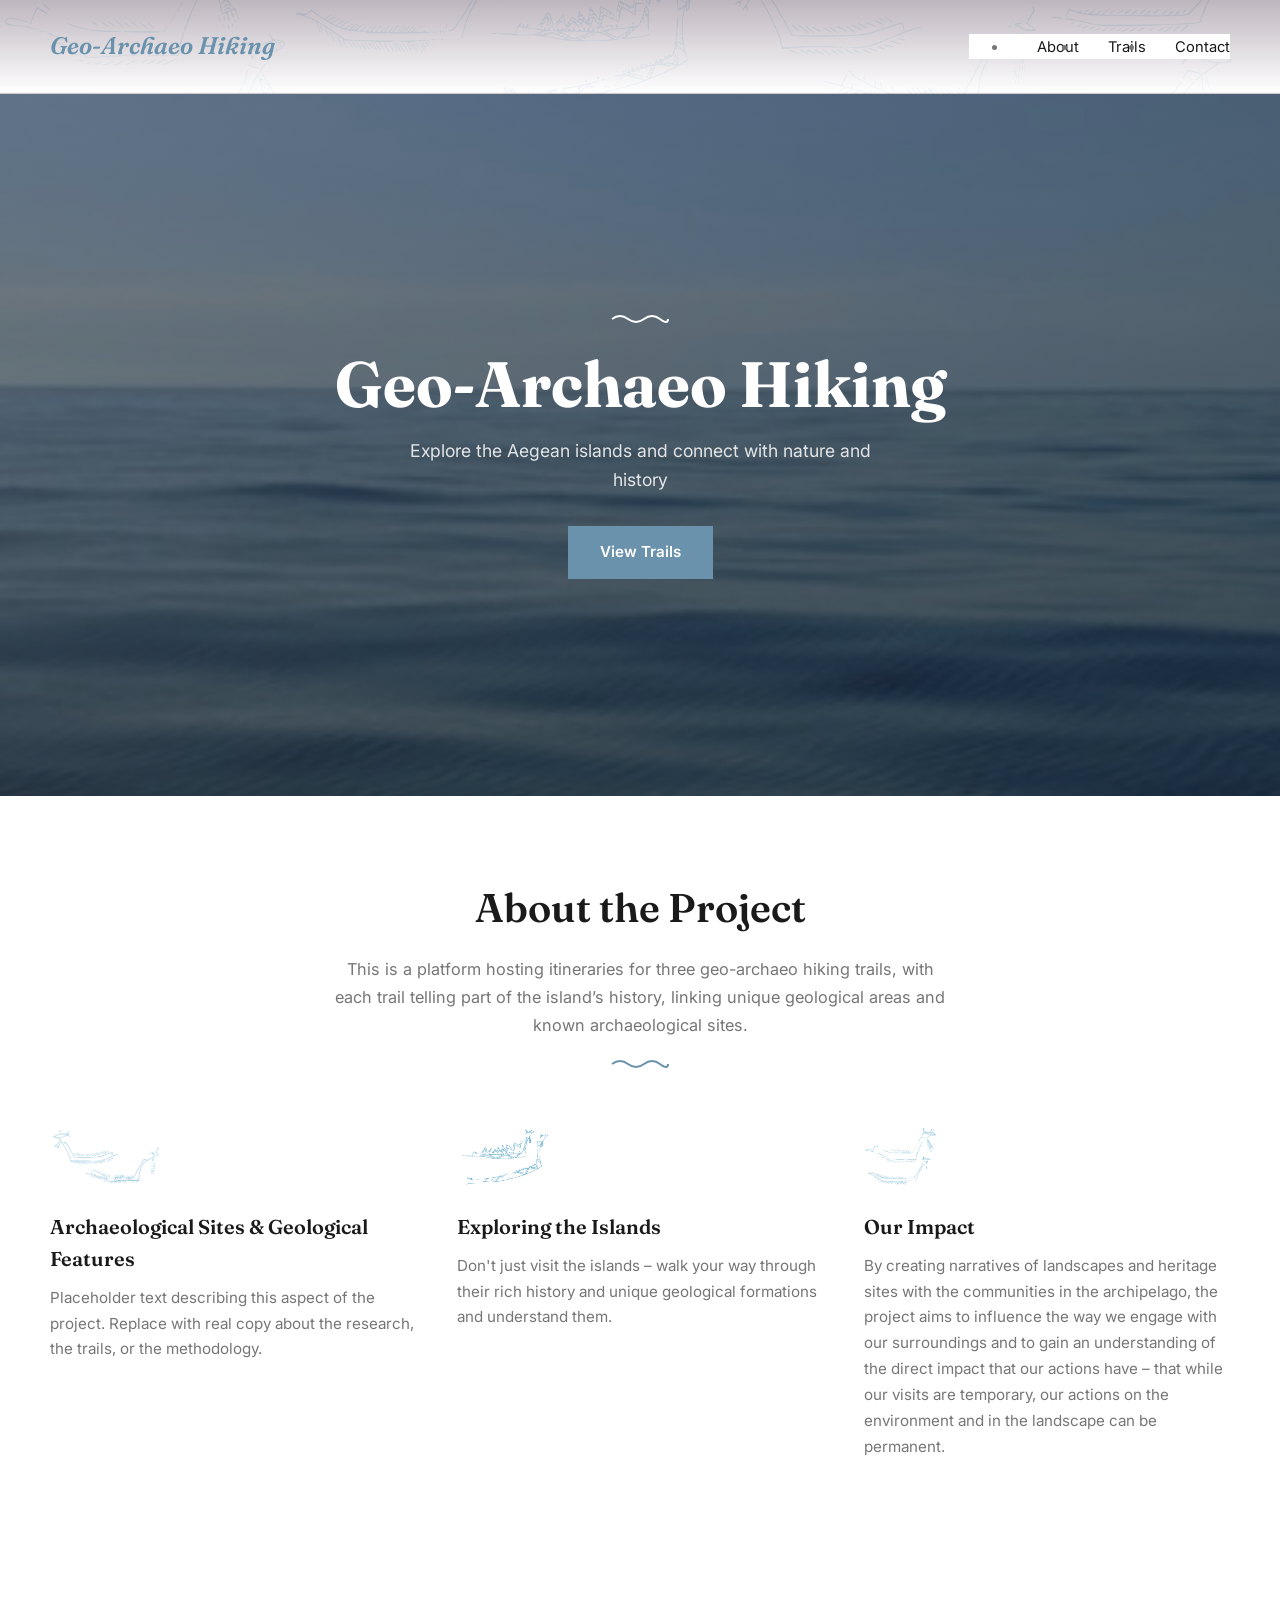
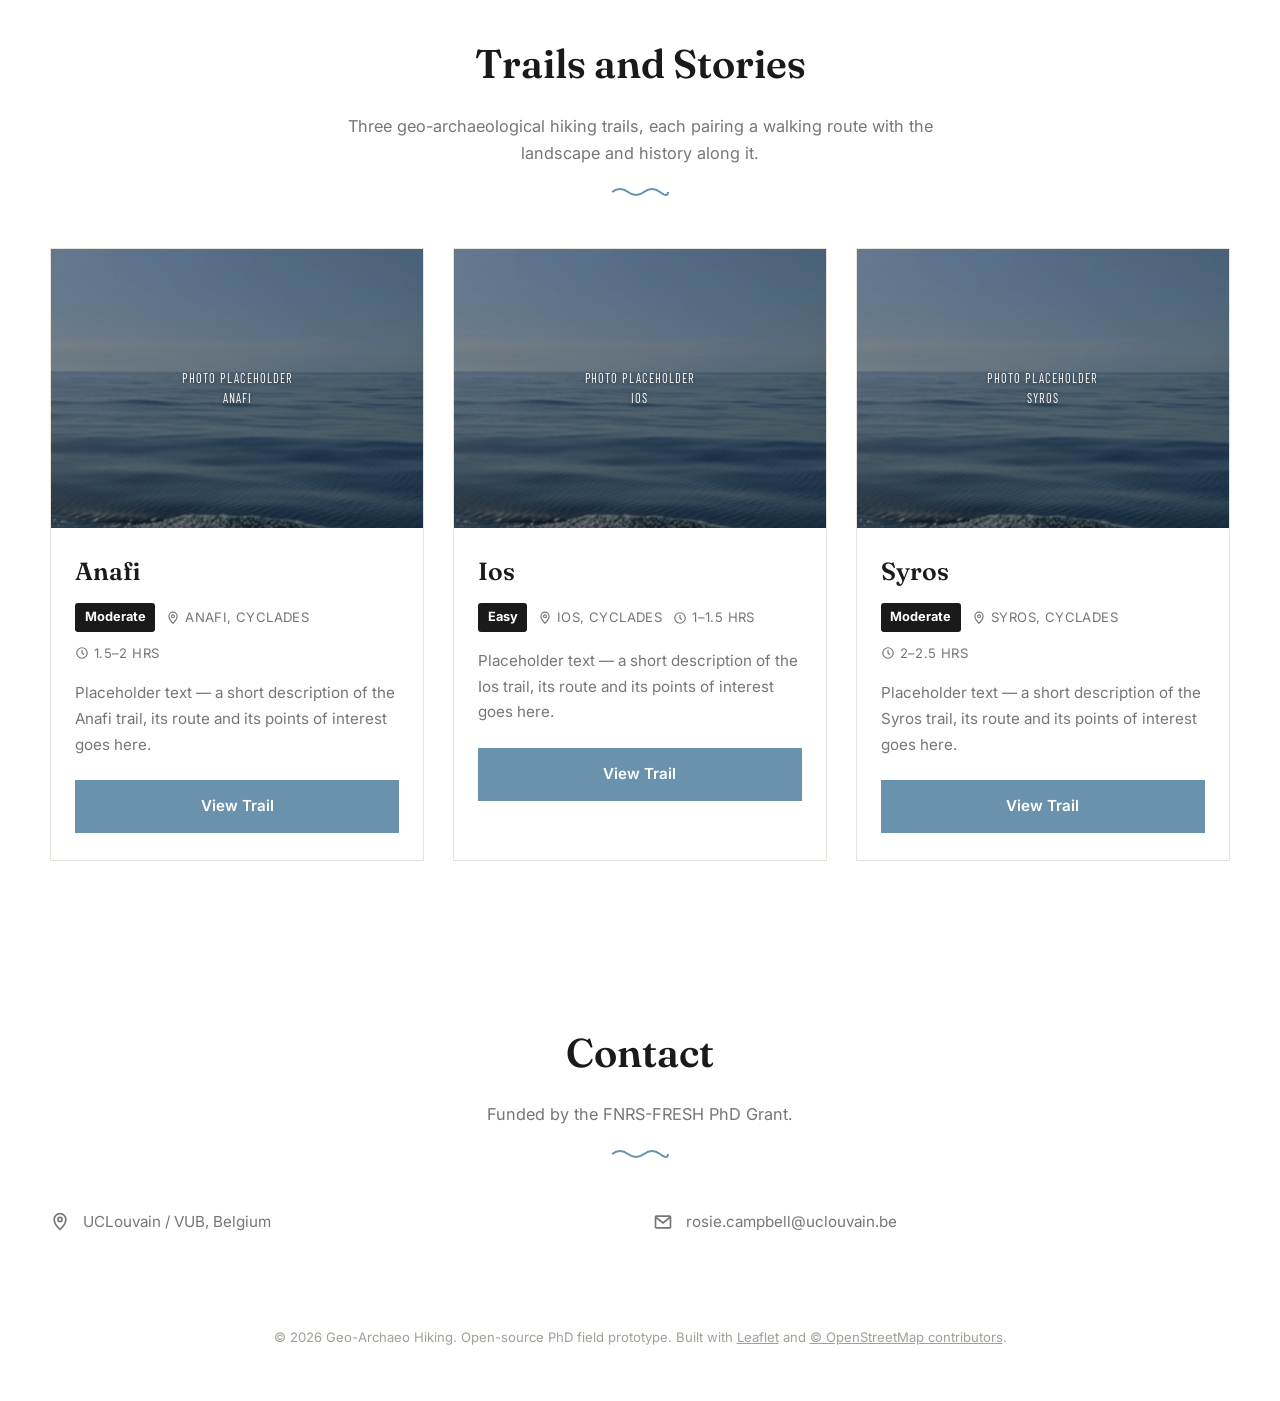
==== commit 9139928f: "Edited trail geometries" ====
--- a/index.html
+++ b/index.html
@@ -52,7 +52,7 @@
       <div class="about-v3__item">
         <div class="about-v3__icon"><img src="assets/boat-2.png" alt="Line sketch of a ship, motif two"></div>
         <h3>Exploring the Islands</h3>
-        <p>Don't just visit the islands – immerse yourself in their rich history and unique geological formations and understand them.</p>
+        <p>Don't just visit the islands – walk your way through their rich history and unique geological formations and understand them.</p>
       </div>
       <div class="about-v3__item">
         <div class="about-v3__icon"><img src="assets/boat-3.png" alt="Line sketch of a ship, motif three"></div>
--- a/css/style.css
+++ b/css/style.css
@@ -13,7 +13,7 @@
   --sea-soft: #1C3E4E;
   --ochre: #C1873A;
   --ochre-deep: #8F5F1F;
-  --rust: #A8502E;
+  --rust: #5cb7ce;
   --moss: #6B7654;
 
   --font-display: 'Fraunces', 'Georgia', serif;
@@ -555,8 +555,8 @@
    ============================================================ */
 
 :root {
-  --wine: #7B2456;
-  --wine-dark: #5C1A40;
+  --wine: #6a92ad;
+  --wine-dark: #1a215c;
   --offwhite: #FFFFFF;
   --text-gray: #767676;
   --line: #E7E3DC;
@@ -658,8 +658,8 @@
 
 .nav-v3 {
   background-color: transparent;
-  background-image: linear-gradient(rgba(255,255,255,0.94), rgba(255,255,255,0.86)), url('../assets/boats_all.png');
-  background-repeat: no-repeat;
+  background-image: linear-gradient(rgba(133, 119, 134, 0.767), rgba(255,255,255,0.86)), url('../assets/boats_all.png');
+  background-repeat: repeat;
   background-size: cover;
   background-position: center;
   border-bottom: 1px solid rgba(255,255,255,0.5);
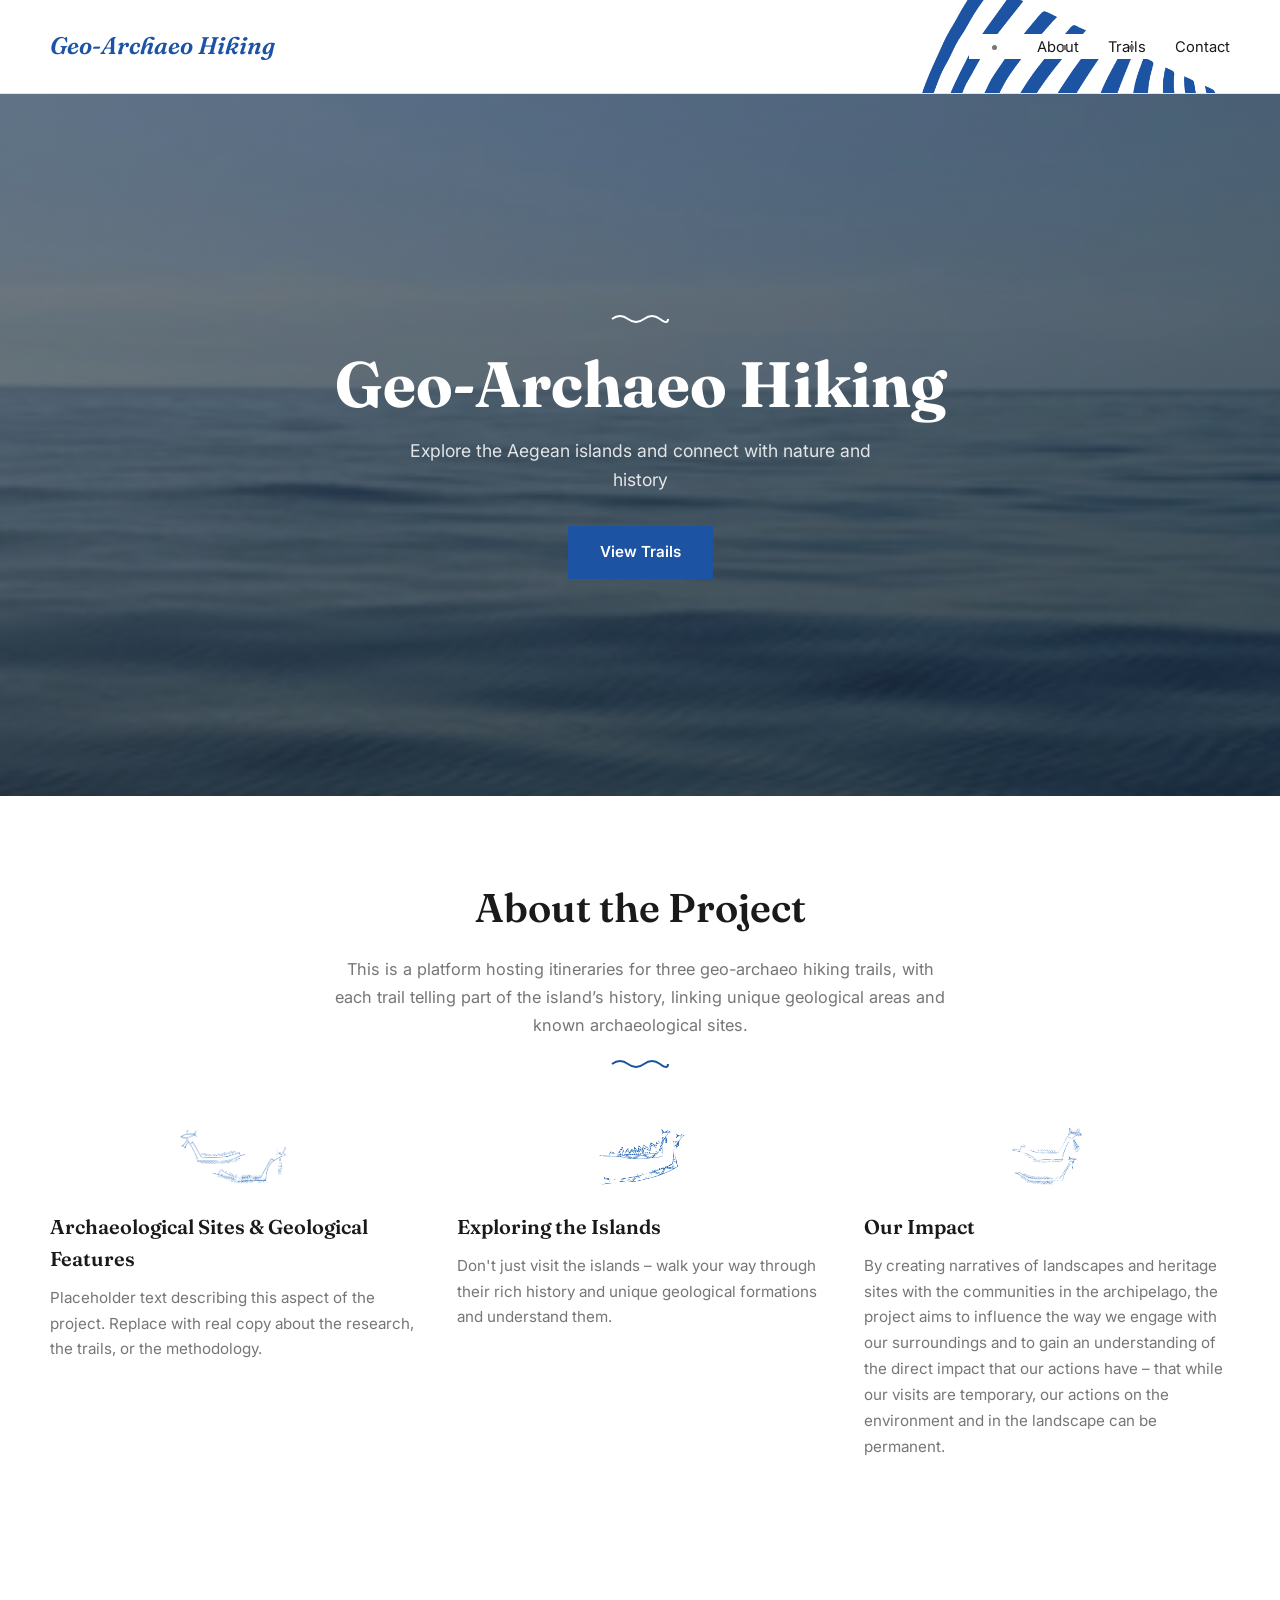
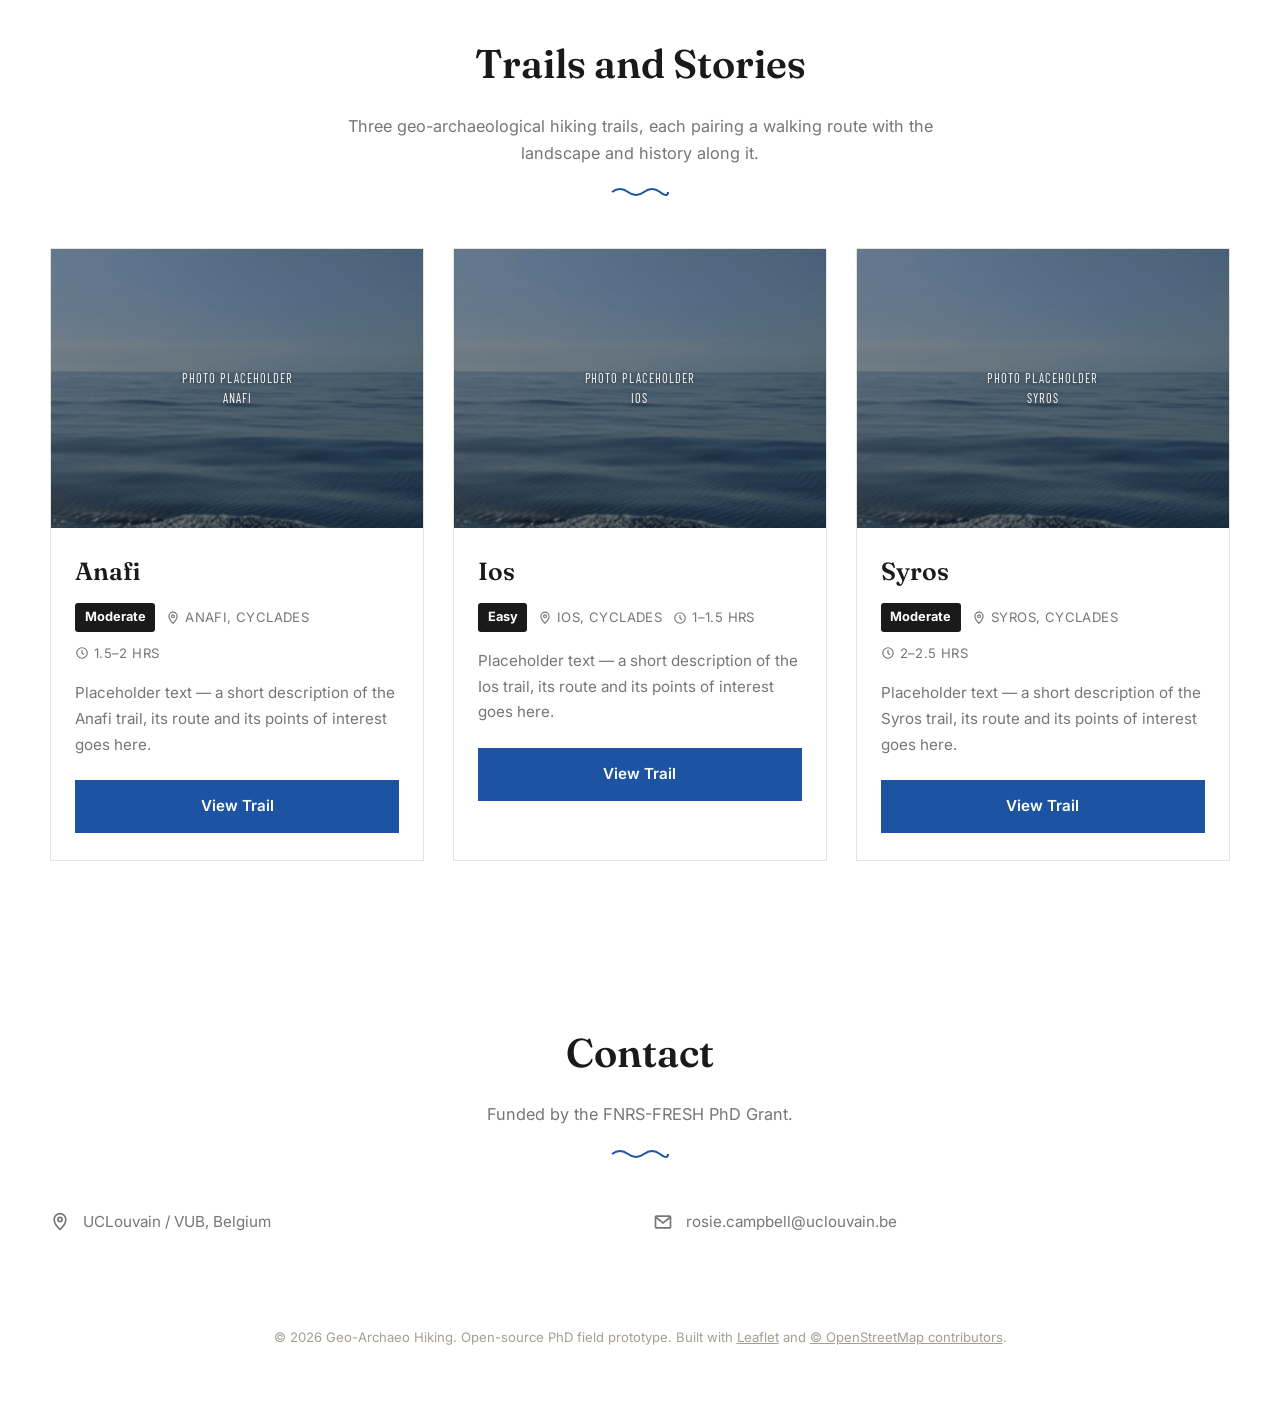
==== commit c4a7a611: "edits to styles and navigation" ====
--- a/index.html
+++ b/index.html
@@ -10,7 +10,7 @@
 <link href="https://fonts.googleapis.com/css2?family=Fraunces:ital,opsz,wght@0,9..144,600;0,9..144,700;1,9..144,600;1,9..144,700&family=Inter:wght@400;500;600;700&family=Barlow+Condensed:wght@500;600;700&display=swap" rel="stylesheet">
 <link rel="stylesheet" href="css/style.css" />
 </head>
-<body class="site-v3">
+<body class="site-v3 index-v3">
 
 <nav class="nav-v3">
   <div class="nav-v3__inner">
--- a/css/style.css
+++ b/css/style.css
@@ -555,12 +555,33 @@
    ============================================================ */
 
 :root {
-  --wine: #6a92ad;
+  --wine: #1C53A3;
   --wine-dark: #1a215c;
   --offwhite: #FFFFFF;
   --text-gray: #767676;
   --line: #E7E3DC;
   --font-sans: 'Inter', -apple-system, sans-serif;
+}
+
+.index-v3 {
+  position: relative;
+  background-color: #FFFFFF;
+  background-image: url('../assets/blue5-bgwhite.png'), url('../assets/blue4-bgwhite.png');
+  background-repeat: no-repeat, no-repeat;
+  background-size: min(60vw, 900px) auto, min(54vw, 820px) auto;
+  background-position: right -390px top -42px, left -240px bottom -260px;
+  background-attachment: fixed, fixed;
+  overflow-x: clip;
+}
+
+.index-v3 .nav-v3 {
+  background: transparent;
+  background-image: none;
+  border-bottom: 1px solid var(--line);
+}
+
+.index-v3 .nav-v3::before {
+  display: none;
 }
 
 .site-v3 h1, .site-v3 h2, .site-v3 h3 {
@@ -658,7 +679,7 @@
 
 .nav-v3 {
   background-color: transparent;
-  background-image: linear-gradient(rgba(133, 119, 134, 0.767), rgba(255,255,255,0.86)), url('../assets/boats_all.png');
+  background-image: linear-gradient(rgba(255, 255, 255, 0.767), rgba(255,255,255,0.86)), url('../assets/boats_all.png');
   background-repeat: repeat;
   background-size: cover;
   background-position: center;
@@ -739,7 +760,11 @@
 }
 
 /* About the Project — icon list (boat sketches stand in for the
-   template's line icons) */
+  template's line icons) */
+.section-v3#about {
+  background: #FFFFFF;
+}
+
 .about-v3 {
   display: grid;
   grid-template-columns: repeat(3, 1fr);
@@ -753,10 +778,16 @@
   height: 74px;
   display: flex;
   align-items: center;
+  justify-content: center;
   margin-bottom: 1.1rem;
 }
 
-.about-v3__icon img { max-height: 64px; max-width: 130px; object-fit: contain; }
+.about-v3__icon img {
+  max-height: 64px;
+  max-width: 130px;
+  object-fit: contain;
+  filter: brightness(0) saturate(100%) invert(27%) sepia(84%) saturate(1365%) hue-rotate(194deg) brightness(92%) contrast(90%);
+}
 
 .about-v3__item h3 { font-size: 1.25rem; margin: 0 0 0.6rem; }
 
@@ -890,6 +921,11 @@
 
 @media (max-width: 900px) {
   .about-v3, .trails-v3 { grid-template-columns: 1fr; }
+
+  .index-v3 {
+    background-size: min(88vw, 620px) auto, min(76vw, 520px) auto;
+    background-position: right -300px top -34px, left -185px bottom -210px;
+  }
 }
 
 /* ============================================================
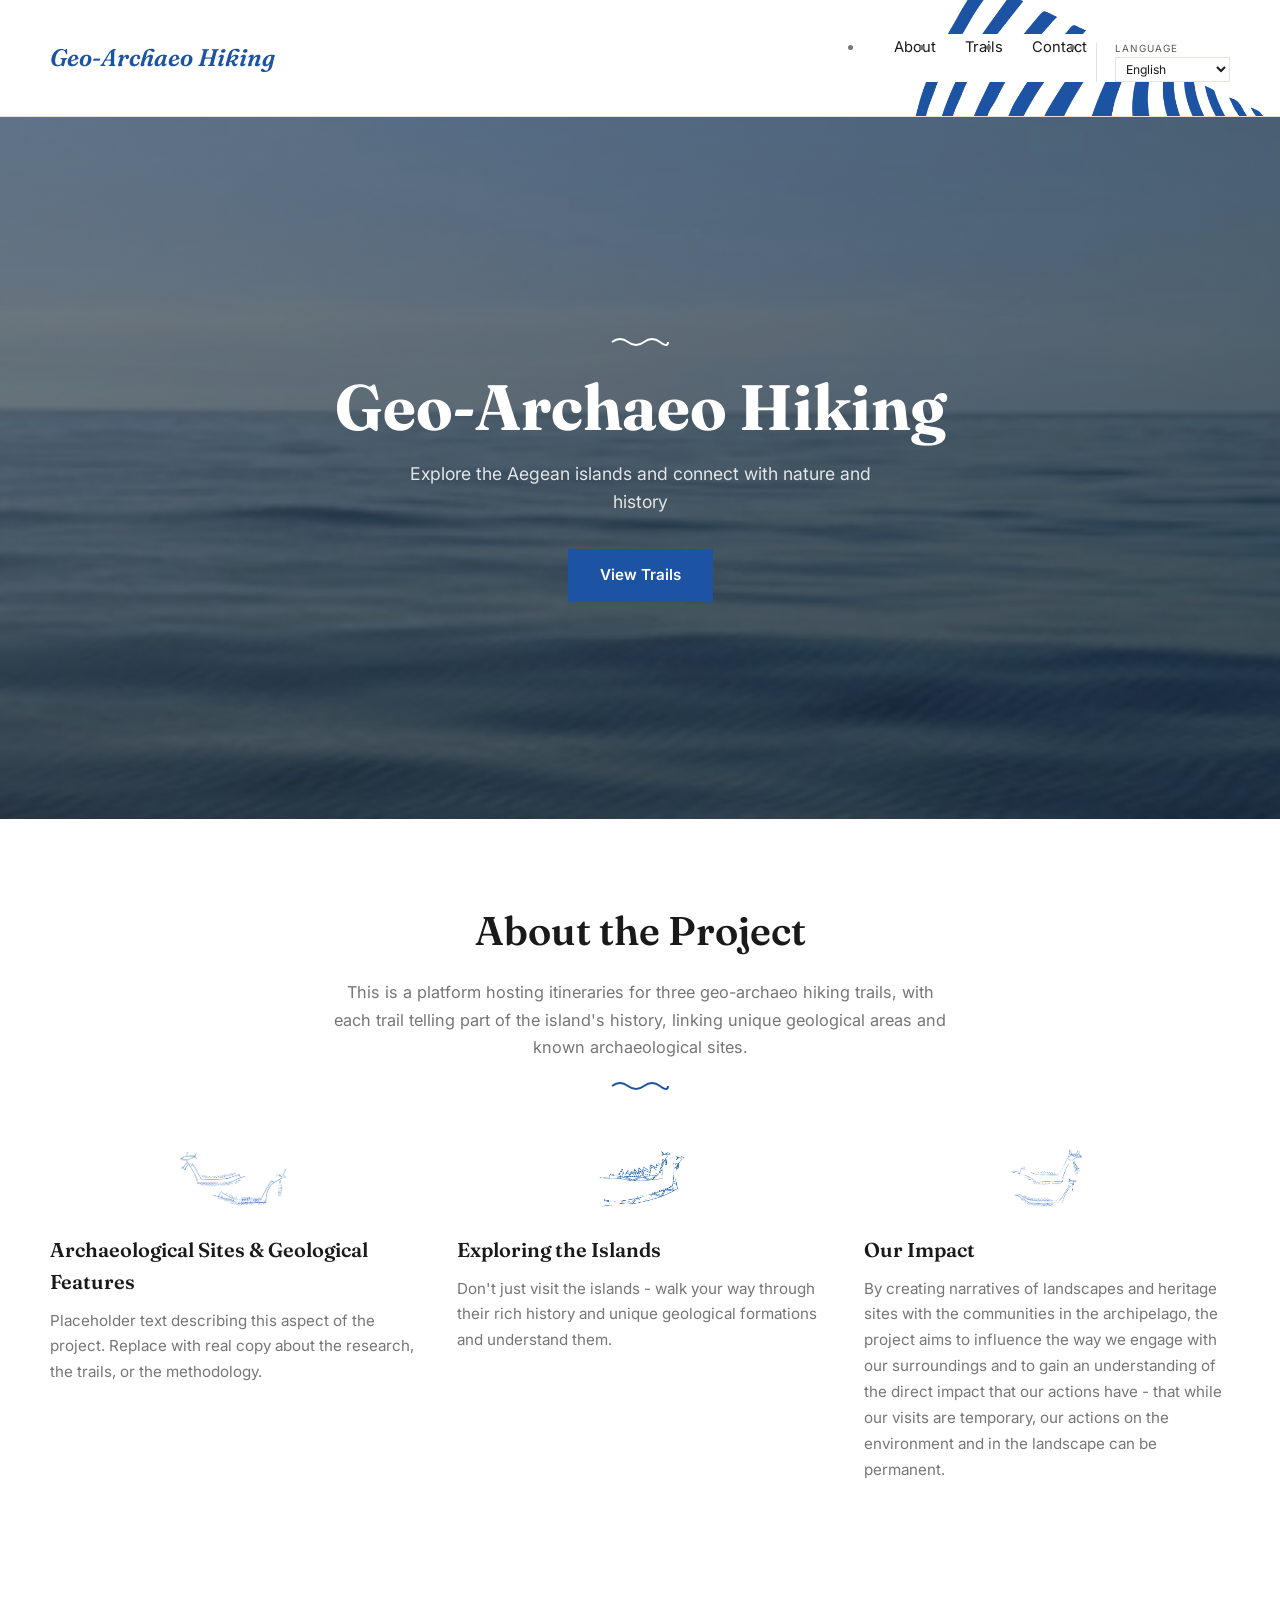
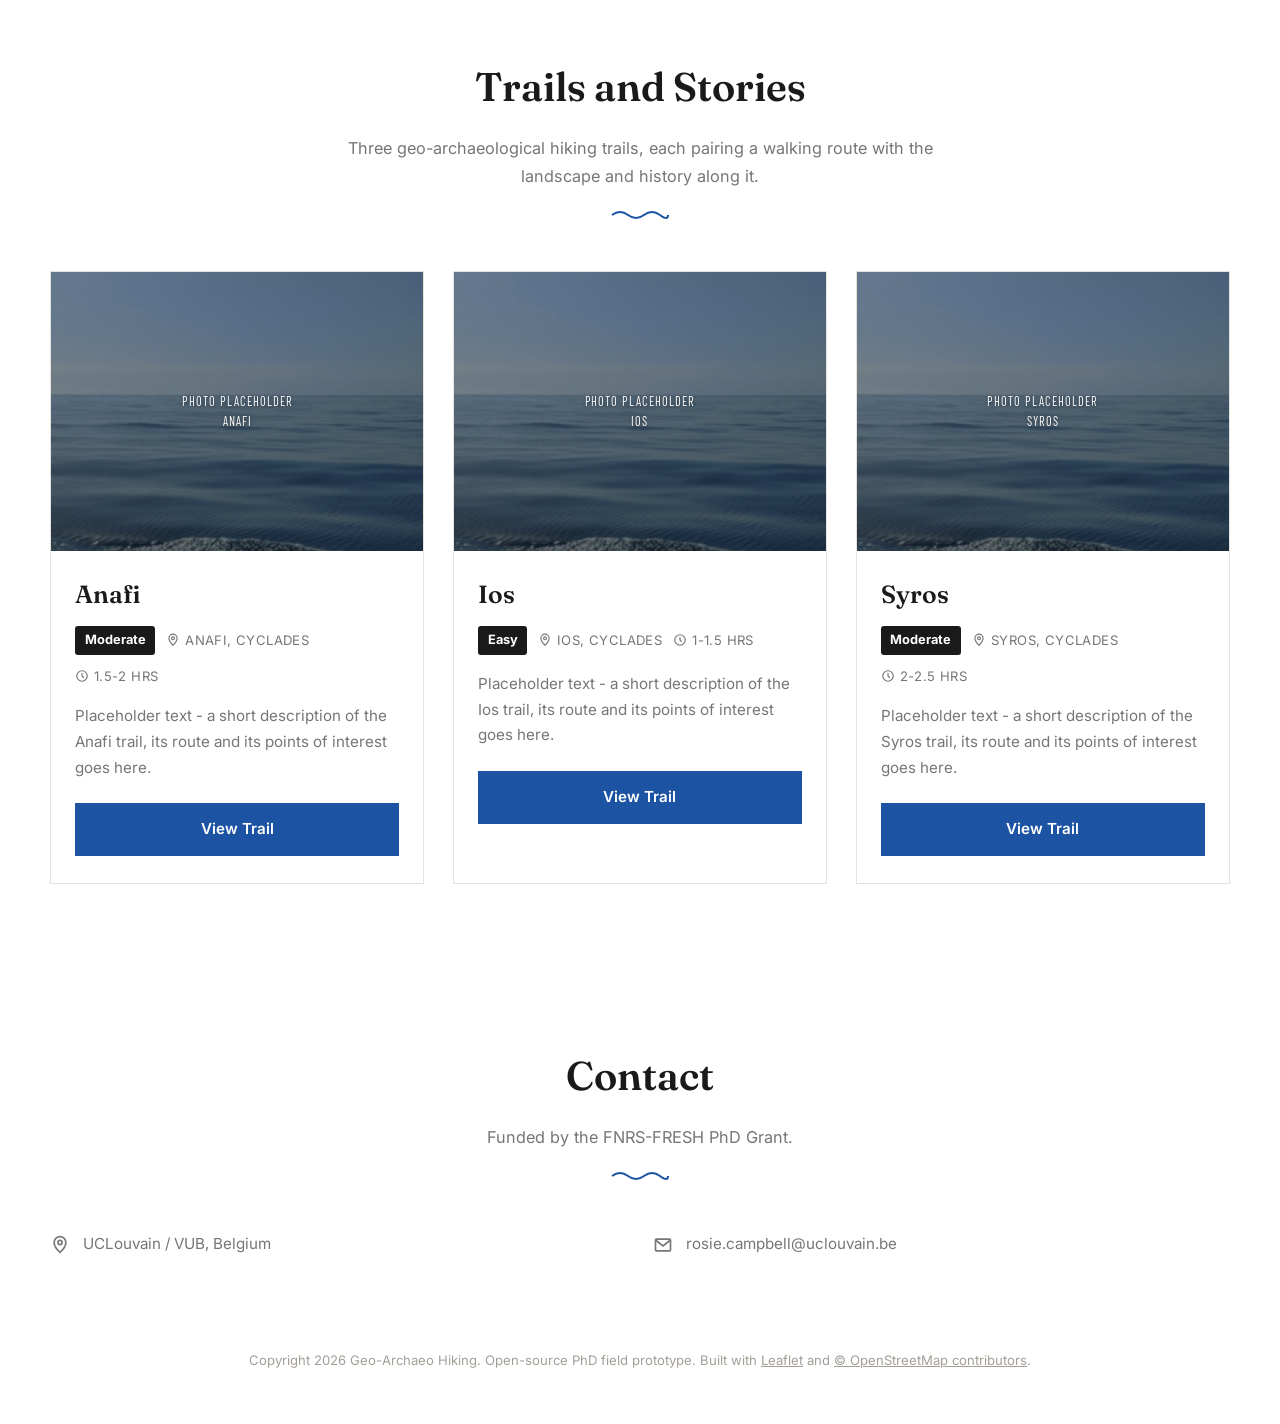
==== commit 02a483e5: "Added in laguage localisation" ====
--- a/index.html
+++ b/index.html
@@ -20,9 +20,20 @@
       <svg viewBox="0 0 24 24" fill="none" stroke="currentColor" stroke-width="2"><path d="M3 6h18M3 12h18M3 18h18"/></svg>
     </button>
     <ul class="nav-v3__links" id="navLinks">
-      <li><a href="#about">About</a></li>
-      <li><a href="#trails">Trails</a></li>
-      <li><a href="#contact">Contact</a></li>
+      <li><a href="#about" data-i18n="common.nav.about">About</a></li>
+      <li><a href="#trails" data-i18n="common.nav.trails">Trails</a></li>
+      <li><a href="#contact" data-i18n="common.nav.contact">Contact</a></li>
+      <li>
+        <label class="lang-switcher" for="languageSelectIndex">
+          <span data-i18n="common.labels.language">Language</span>
+          <select id="languageSelectIndex" class="lang-select" aria-label="Language">
+            <option value="en">English</option>
+            <option value="el">Eλληνικά</option>
+            <option value="fr">Français</option>
+            <option value="nl">Nederlands</option>
+          </select>
+        </label>
+      </li>
     </ul>
   </div>
 </nav>
@@ -30,34 +41,34 @@
 <header class="hero-v3">
   <div class="hero-v3__inner">
     <svg class="wave-divider on-dark" width="60" height="16" viewBox="0 0 60 16" fill="none" stroke="currentColor" stroke-width="2"><path d="M2 8 Q10 2 18 8 T34 8 T50 8 T58 8"/></svg>
-    <h1>Geo-Archaeo Hiking</h1>
-    <p>Explore the Aegean islands and connect with nature and history</p>
-    <a href="#trails" class="btn-wine">View Trails</a>
+    <h1 data-i18n="index.hero.title">Geo-Archaeo Hiking</h1>
+    <p data-i18n="index.hero.subtitle">Explore the Aegean islands and connect with nature and history</p>
+    <a href="#trails" class="btn-wine" data-i18n="index.hero.cta">View Trails</a>
   </div>
 </header>
 
 <section class="section-v3" id="about">
   <div class="section-v3__inner">
     <div class="section-v3__head">
-      <h2>About the Project</h2>
-      <p>This is a platform hosting itineraries for three geo-archaeo hiking trails, with each trail telling part of the island’s history, linking unique geological areas and known archaeological sites.</p>
+      <h2 data-i18n="index.about.title">About the Project</h2>
+      <p data-i18n="index.about.intro">This is a platform hosting itineraries for three geo-archaeo hiking trails, with each trail telling part of the island’s history, linking unique geological areas and known archaeological sites.</p>
       <svg class="wave-divider" width="60" height="16" viewBox="0 0 60 16" fill="none" stroke="currentColor" stroke-width="2"><path d="M2 8 Q10 2 18 8 T34 8 T50 8 T58 8"/></svg>
     </div>
     <div class="about-v3">
       <div class="about-v3__item">
         <div class="about-v3__icon"><img src="assets/boat-1.png" alt="Line sketch of a ship, motif one"></div>
-        <h3>Archaeological Sites & Geological Features</h3>
-        <p>Placeholder text describing this aspect of the project. Replace with real copy about the research, the trails, or the methodology.</p>
+        <h3 data-i18n="index.about.card1.title">Archaeological Sites & Geological Features</h3>
+        <p data-i18n="index.about.card1.text">Placeholder text describing this aspect of the project. Replace with real copy about the research, the trails, or the methodology.</p>
       </div>
       <div class="about-v3__item">
         <div class="about-v3__icon"><img src="assets/boat-2.png" alt="Line sketch of a ship, motif two"></div>
-        <h3>Exploring the Islands</h3>
-        <p>Don't just visit the islands – walk your way through their rich history and unique geological formations and understand them.</p>
+        <h3 data-i18n="index.about.card2.title">Exploring the Islands</h3>
+        <p data-i18n="index.about.card2.text">Don't just visit the islands - walk your way through their rich history and unique geological formations and understand them.</p>
       </div>
       <div class="about-v3__item">
         <div class="about-v3__icon"><img src="assets/boat-3.png" alt="Line sketch of a ship, motif three"></div>
-        <h3>Our Impact</h3>
-        <p>By creating narratives of landscapes and heritage sites with the communities in the archipelago, the project aims to influence the way we engage with our surroundings and to gain an understanding of the direct impact that our actions have – that while our visits are temporary, our actions on the environment and in the landscape can be permanent.</p>
+        <h3 data-i18n="index.about.card3.title">Our Impact</h3>
+        <p data-i18n="index.about.card3.text">By creating narratives of landscapes and heritage sites with the communities in the archipelago, the project aims to influence the way we engage with our surroundings and to gain an understanding of the direct impact that our actions have - that while our visits are temporary, our actions on the environment and in the landscape can be permanent.</p>
       </div>
     </div>
   </div>
@@ -66,8 +77,8 @@
 <section class="section-v3 alt" id="trails">
   <div class="section-v3__inner">
     <div class="section-v3__head">
-      <h2>Trails and Stories</h2>
-      <p>Three geo-archaeological hiking trails, each pairing a walking route with the landscape and history along it.</p>
+      <h2 data-i18n="index.trails.title">Trails and Stories</h2>
+      <p data-i18n="index.trails.intro">Three geo-archaeological hiking trails, each pairing a walking route with the landscape and history along it.</p>
       <svg class="wave-divider" width="60" height="16" viewBox="0 0 60 16" fill="none" stroke="currentColor" stroke-width="2"><path d="M2 8 Q10 2 18 8 T34 8 T50 8 T58 8"/></svg>
     </div>
     <div class="trails-v3">
@@ -77,12 +88,12 @@
         <div class="trail-v3-card__body">
           <h3>Anafi</h3>
           <div class="trail-v3-card__meta">
-            <span class="badge-dark">Moderate</span>
+            <span class="badge-dark" data-i18n="index.trails.anafi.badge">Moderate</span>
             <span class="meta-item"><svg viewBox="0 0 24 24" fill="none" stroke="currentColor" stroke-width="2"><path d="M12 21s7-6.5 7-12a7 7 0 1 0-14 0c0 5.5 7 12 7 12z"/><circle cx="12" cy="9" r="2.5"/></svg>Anafi, Cyclades</span>
-            <span class="meta-item"><svg viewBox="0 0 24 24" fill="none" stroke="currentColor" stroke-width="2"><circle cx="12" cy="12" r="9"/><path d="M12 7v5l3 3"/></svg>1.5&ndash;2 hrs</span>
+            <span class="meta-item"><svg viewBox="0 0 24 24" fill="none" stroke="currentColor" stroke-width="2"><circle cx="12" cy="12" r="9"/><path d="M12 7v5l3 3"/></svg><span data-i18n="index.trails.anafi.time">1.5&ndash;2 hrs</span></span>
           </div>
-          <p class="desc">Placeholder text &mdash; a short description of the Anafi trail, its route and its points of interest goes here.</p>
-          <a href="trail-anafi.html" class="btn-wine">View Trail</a>
+          <p class="desc" data-i18n="index.trails.anafi.desc">Placeholder text &mdash; a short description of the Anafi trail, its route and its points of interest goes here.</p>
+          <a href="trail-anafi.html" class="btn-wine" data-i18n="common.buttons.viewTrail">View Trail</a>
         </div>
       </article>
 
@@ -91,12 +102,12 @@
         <div class="trail-v3-card__body">
           <h3>Ios</h3>
           <div class="trail-v3-card__meta">
-            <span class="badge-dark">Easy</span>
+            <span class="badge-dark" data-i18n="index.trails.ios.badge">Easy</span>
             <span class="meta-item"><svg viewBox="0 0 24 24" fill="none" stroke="currentColor" stroke-width="2"><path d="M12 21s7-6.5 7-12a7 7 0 1 0-14 0c0 5.5 7 12 7 12z"/><circle cx="12" cy="9" r="2.5"/></svg>Ios, Cyclades</span>
-            <span class="meta-item"><svg viewBox="0 0 24 24" fill="none" stroke="currentColor" stroke-width="2"><circle cx="12" cy="12" r="9"/><path d="M12 7v5l3 3"/></svg>1&ndash;1.5 hrs</span>
+            <span class="meta-item"><svg viewBox="0 0 24 24" fill="none" stroke="currentColor" stroke-width="2"><circle cx="12" cy="12" r="9"/><path d="M12 7v5l3 3"/></svg><span data-i18n="index.trails.ios.time">1&ndash;1.5 hrs</span></span>
           </div>
-          <p class="desc">Placeholder text &mdash; a short description of the Ios trail, its route and its points of interest goes here.</p>
-          <a href="trail-ios.html" class="btn-wine">View Trail</a>
+          <p class="desc" data-i18n="index.trails.ios.desc">Placeholder text &mdash; a short description of the Ios trail, its route and its points of interest goes here.</p>
+          <a href="trail-ios.html" class="btn-wine" data-i18n="common.buttons.viewTrail">View Trail</a>
         </div>
       </article>
 
@@ -105,12 +116,12 @@
         <div class="trail-v3-card__body">
           <h3>Syros</h3>
           <div class="trail-v3-card__meta">
-            <span class="badge-dark">Moderate</span>
+            <span class="badge-dark" data-i18n="index.trails.syros.badge">Moderate</span>
             <span class="meta-item"><svg viewBox="0 0 24 24" fill="none" stroke="currentColor" stroke-width="2"><path d="M12 21s7-6.5 7-12a7 7 0 1 0-14 0c0 5.5 7 12 7 12z"/><circle cx="12" cy="9" r="2.5"/></svg>Syros, Cyclades</span>
-            <span class="meta-item"><svg viewBox="0 0 24 24" fill="none" stroke="currentColor" stroke-width="2"><circle cx="12" cy="12" r="9"/><path d="M12 7v5l3 3"/></svg>2&ndash;2.5 hrs</span>
+            <span class="meta-item"><svg viewBox="0 0 24 24" fill="none" stroke="currentColor" stroke-width="2"><circle cx="12" cy="12" r="9"/><path d="M12 7v5l3 3"/></svg><span data-i18n="index.trails.syros.time">2&ndash;2.5 hrs</span></span>
           </div>
-          <p class="desc">Placeholder text &mdash; a short description of the Syros trail, its route and its points of interest goes here.</p>
-          <a href="trail-syros.html" class="btn-wine">View Trail</a>
+          <p class="desc" data-i18n="index.trails.syros.desc">Placeholder text &mdash; a short description of the Syros trail, its route and its points of interest goes here.</p>
+          <a href="trail-syros.html" class="btn-wine" data-i18n="common.buttons.viewTrail">View Trail</a>
         </div>
       </article>
 
@@ -121,8 +132,8 @@
 <section class="section-v3" id="contact">
   <div class="section-v3__inner">
     <div class="section-v3__head">
-      <h2>Contact</h2>
-      <p>Funded by the FNRS-FRESH PhD Grant.</p>
+      <h2 data-i18n="index.contact.title">Contact</h2>
+      <p data-i18n="index.contact.funding">Funded by the FNRS-FRESH PhD Grant.</p>
       <svg class="wave-divider" width="60" height="16" viewBox="0 0 60 16" fill="none" stroke="currentColor" stroke-width="2"><path d="M2 8 Q10 2 18 8 T34 8 T50 8 T58 8"/></svg>
     </div>
     <div class="contact-v3">
@@ -140,11 +151,13 @@
 </section>
 
 <footer class="footer-v3">
-  <p>&copy; 2026 Geo-Archaeo Hiking. Open-source PhD field prototype. Built with
+  <p><span data-i18n="index.footer.prefix">&copy; 2026 Geo-Archaeo Hiking. Open-source PhD field prototype.</span> <span data-i18n="index.footer.builtWith">Built with</span>
     <a href="https://leafletjs.com" target="_blank" rel="noopener">Leaflet</a> and
     <a href="https://www.openstreetmap.org/copyright" target="_blank" rel="noopener">&copy; OpenStreetMap contributors</a>.
   </p>
 </footer>
+
+<script src="js/i18n.js"></script>
 
 <script>
   const menuToggle = document.getElementById("menuToggle");
@@ -153,6 +166,8 @@
     const isOpen = navLinks.classList.toggle("open");
     menuToggle.setAttribute("aria-expanded", isOpen);
   });
+
+  window.i18n.init();
 </script>
 
 </body>
--- a/css/style.css
+++ b/css/style.css
@@ -662,6 +662,31 @@
 .nav-v3__links a:last-child { border-bottom: none; }
 .nav-v3__links a:hover { color: var(--wine); background: var(--offwhite); }
 
+.lang-switcher {
+  display: inline-flex;
+  flex-direction: column;
+  align-items: flex-start;
+  gap: 0.2rem;
+  padding: 0.55rem 0.8rem;
+  font-family: var(--font-sans);
+  font-size: 0.62rem;
+  letter-spacing: 0.12em;
+  text-transform: uppercase;
+  color: #5a5a5a;
+  line-height: 1.1;
+}
+
+.lang-switcher select {
+  border: 1px solid var(--line);
+  background: #fff;
+  color: #1A1A1A;
+  font-family: var(--font-sans);
+  font-size: 0.76rem;
+  line-height: 1.1;
+  padding: 0.2rem 1.35rem 0.2rem 0.4rem;
+  min-width: 6.7rem;
+}
+
 /* Hero */
 .hero-v3 {
   position: relative;
@@ -916,6 +941,11 @@
 @media (min-width: 640px) {
   .nav-v3__links { position: static; display: flex !important; flex-direction: row; box-shadow: none; border: none; }
   .nav-v3__links a { border-bottom: none; padding: 0 0 0 1.8rem; }
+  .lang-switcher {
+    padding: 0 0 0 1.1rem;
+    margin-left: 0.6rem;
+    border-left: 1px solid var(--line);
+  }
   .nav-v3__menu-btn { display: none; }
 }
 
